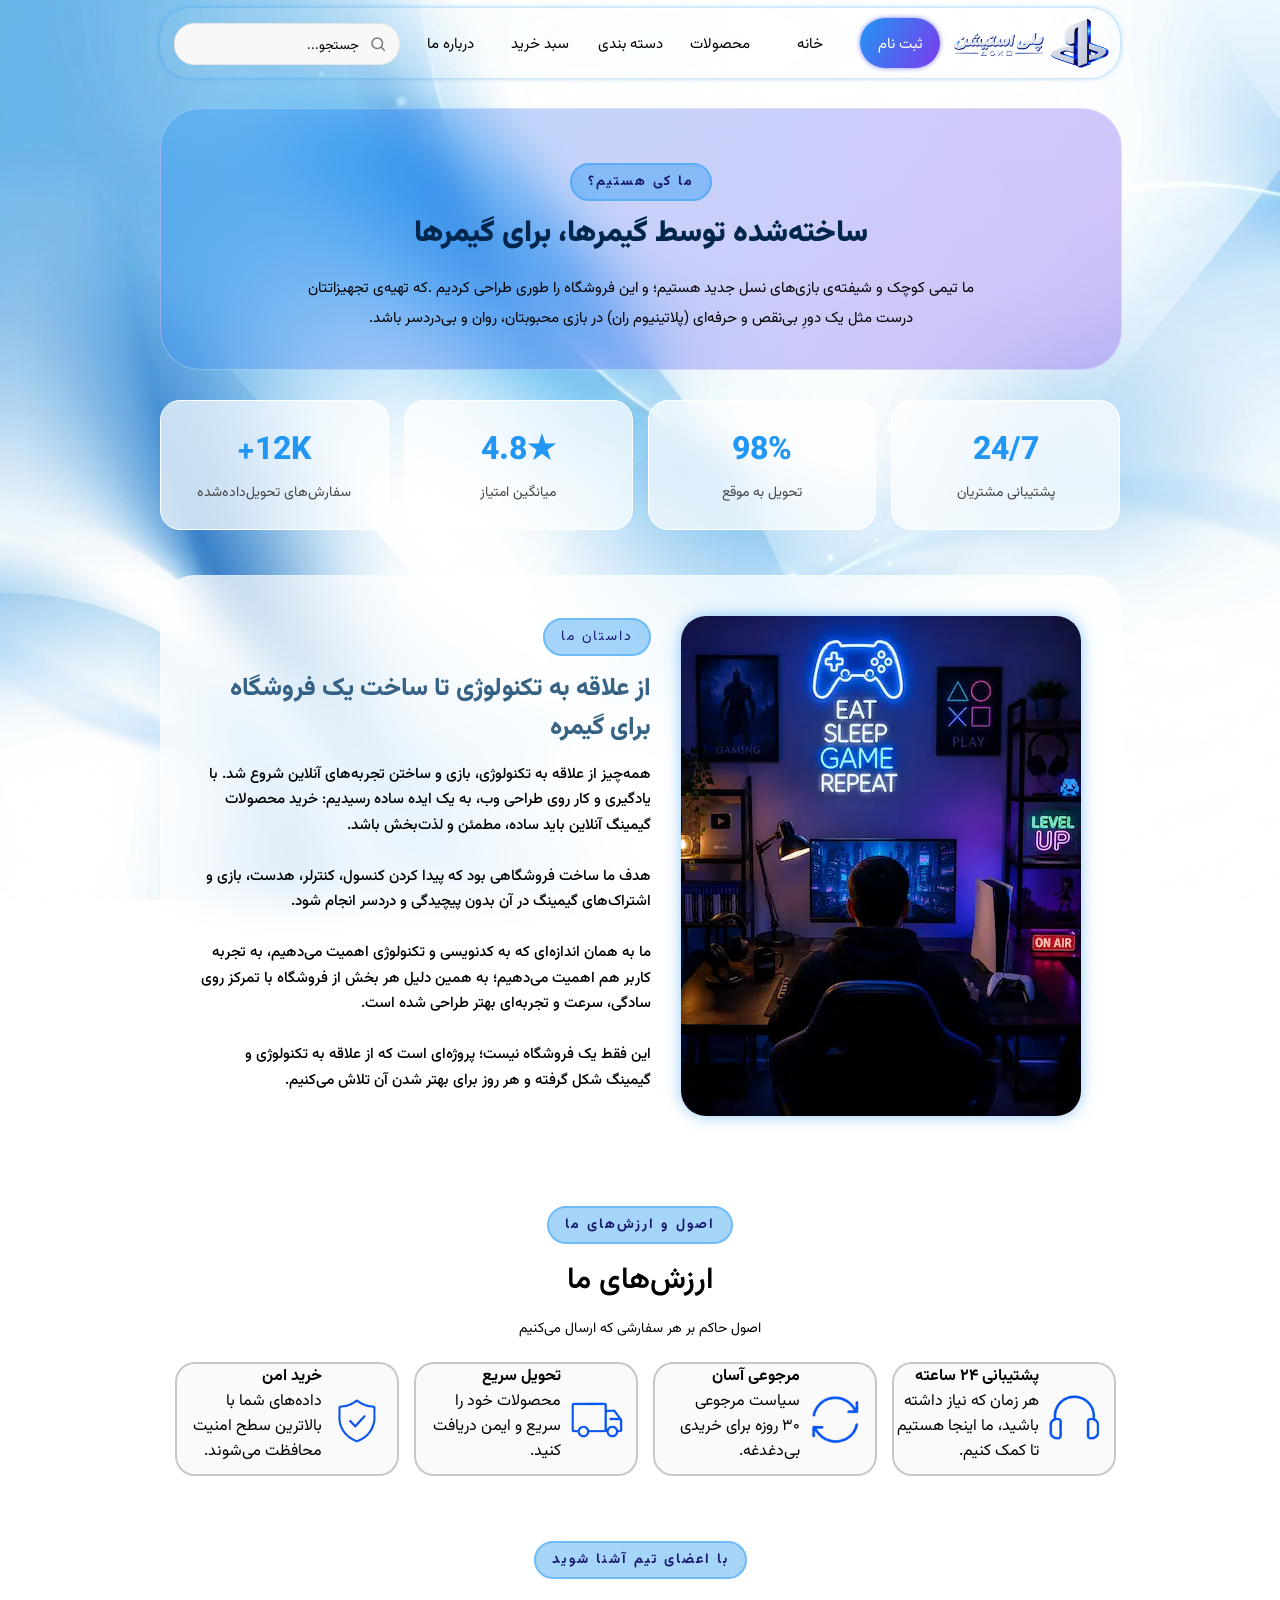
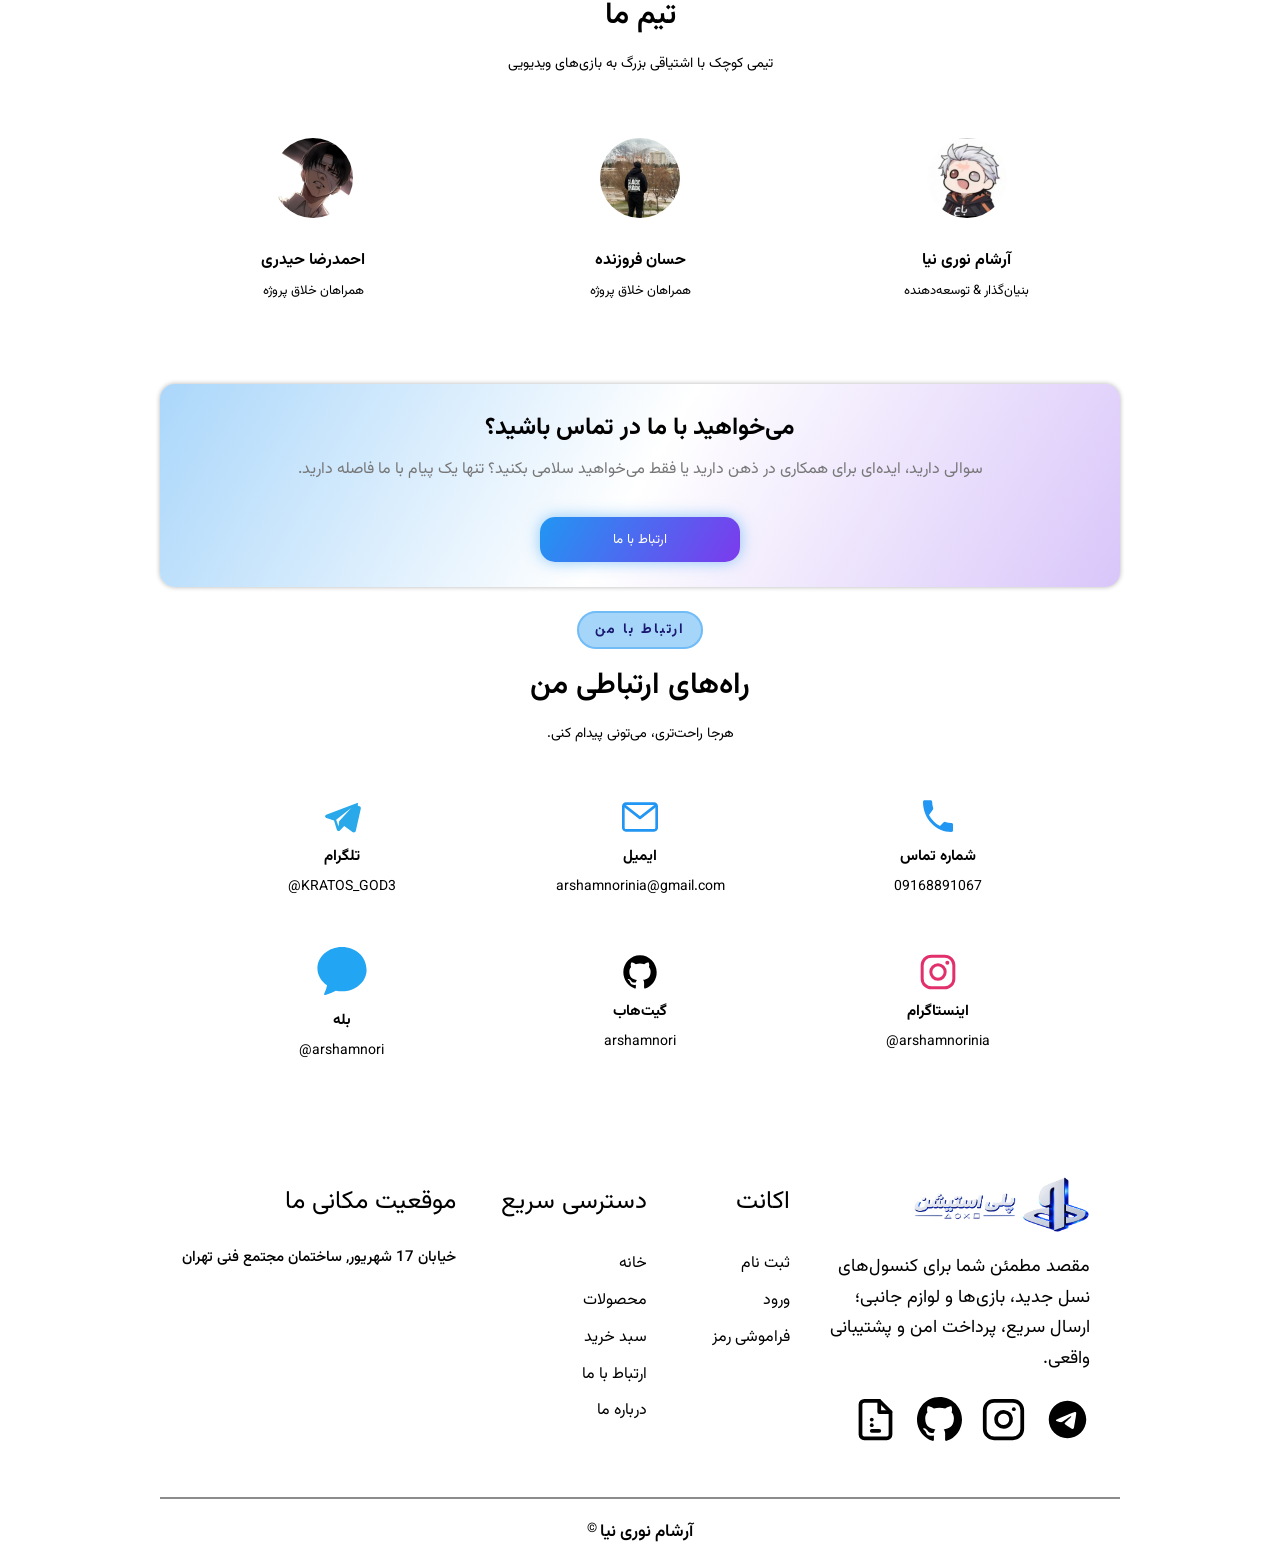
==== about.html @ e52388e1 "Add files via upload" ====
<!doctype html>
<html lang="en">
  <head>
    <meta charset="UTF-8" />
    <meta name="viewport" content="width=device-width, initial-scale=1.0" />
    <title>Document</title>
    <link rel="stylesheet" href="css.css" />
  </head>
  <body class="body">
    <div id="loader"><div id="loader-c"></div></div>
    <div id="div_badene">
      <div class="menu">
        <div id="icon">
          <a href="register.html"><img src="img/brand.png" id="brand" /></a>
        </div>
        <a href="register.html" class="a_menu">
          <div id="register_menu_sign">
            <p class="register_menu_p_white">ثبت نام</p>
          </div>
        </a>
        <a href="index.html" class="a_menu">
          <div class="register_menu">
            <p class="register_menu_p">خانه</p>
          </div>
        </a>
        <a href="" class="a_menu">
          <div class="register_menu">
            <p class="register_menu_p">محصولات</p>
          </div>
        </a>
        <a href="index.html#categori" class="a_menu">
          <div class="register_menu">
            <p class="register_menu_p">دسته بندی</p>
          </div>
        </a>
        <a href="register.html" class="a_menu">
          <div class="register_menu">
            <p class="register_menu_p">سبد خرید</p>
          </div>
        </a>
        <a href="about.html" class="a_menu">
          <div class="register_menu">
            <p class="register_menu_p">درباره ما</p>
          </div>
        </a>
        <div class="searchbar">
          <svg
            width="18"
            height="18"
            viewBox="0 0 24 24"
            fill="none"
            xmlns="http://www.w3.org/2000/svg"
            style="stroke: #777; stroke-width: 2"
          >
            <circle cx="11" cy="11" r="7"></circle>
            <line x1="16" y1="16" x2="21" y2="21"></line>
          </svg>
          <input type="search" placeholder="جستجو..." />
        </div>
      </div>
      <div class="page-about">
        <div class="div-help">
          <span class="div-help-span"><b>ما کی هستیم؟</b></span>
          <h2 class="div-help-h2-about">ساخته‌شده توسط گیمرها، برای گیمرها</h2>
          <p class="div-help-p-about">
            ما تیمی کوچک و شیفته‌ی بازی‌های نسل جدید هستیم؛ و این فروشگاه را
            طوری طراحی کردیم .که تهیه‌ی تجهیزاتتان <br />
            درست مثل یک دورِ بی‌نقص و حرفه‌ای (پلاتینیوم ران) در بازی محبوبتان،
            روان و بی‌دردسر باشد.
          </p>
        </div>
      </div>
      <div id="sefareshs">
        <div class="sefaresh">
          <div class="sefaresh-add">+12K</div>
          <div class="sefaresh-for">سفارش‌های تحویل‌داده‌شده</div>
        </div>
        <div class="sefaresh">
          <div class="sefaresh-add">4.8★</div>
          <div class="sefaresh-for">میانگین امتیاز</div>
        </div>
        <div class="sefaresh">
          <div class="sefaresh-add">98%</div>
          <div class="sefaresh-for">تحویل به‌ موقع</div>
        </div>
        <div class="sefaresh">
          <div class="sefaresh-add">24/7</div>
          <div class="sefaresh-for">پشتیبانی مشتریان</div>
        </div>
      </div>
      <div class="story">
        <div class="story-img">
          <img src="img/about-me.webp" alt="Our story" />
        </div>
        <div class="story-text">
          <span class="div-help-span">داستان ما</span>
          <h2>از علاقه به تکنولوژی تا ساخت یک فروشگاه برای گیمره</h2>
          <p>
            همه‌چیز از علاقه به تکنولوژی، بازی و ساختن تجربه‌های آنلاین شروع شد.
            با یادگیری و کار روی طراحی وب، به یک ایده ساده رسیدیم: خرید محصولات
            گیمینگ آنلاین باید ساده، مطمئن و لذت‌بخش باشد. <br /><br />
            هدف ما ساخت فروشگاهی بود که پیدا کردن کنسول، کنترلر، هدست، بازی و
            اشتراک‌های گیمینگ در آن بدون پیچیدگی و دردسر انجام شود. <br /><br />
            ما به همان اندازه‌ای که به کدنویسی و تکنولوژی اهمیت می‌دهیم، به
            تجربه کاربر هم اهمیت می‌دهیم؛ به همین دلیل هر بخش از فروشگاه با
            تمرکز روی سادگی، سرعت و تجربه‌ای بهتر طراحی شده است. <br /><br />
            این فقط یک فروشگاه نیست؛ پروژه‌ای است که از علاقه به تکنولوژی و
            گیمینگ شکل گرفته و هر روز برای بهتر شدن آن تلاش می‌کنیم.
          </p>
        </div>
      </div>
      <br />
      <div class="div-help">
        <span class="div-help-span"><b>اصول و ارزش‌های ما</b></span>
        <h2 class="div-help-h2">ارزش‌های ما</h2>
        <p class="div-help-p">اصول حاکم بر هر سفارشی که ارسال می‌کنیم</p>
      </div>
      <div id="namad">
        <div class="namads">
          <div class="icon-namad">
            <img
              src="img/icon/1000151825-removebg-preview.png"
              class="namad-icon"
            />
          </div>
          <span class="matn-namad"
            ><b>خرید امن</b><br />داده‌های شما با بالاترین سطح امنیت محافظت
            می‌شوند.</span
          >
        </div>
        <div class="namads">
          <div class="icon-namad">
            <img
              src="img/icon/1000151826-removebg-preview.png"
              class="namad-icon"
            />
          </div>
          <span class="matn-namad"
            ><b>تحویل سریع</b><br />محصولات خود را <br />
            سریع و ایمن دریافت کنید.</span
          >
        </div>
        <div class="namads">
          <div class="icon-namad">
            <img
              src="img/icon/1000151827-removebg-preview.png"
              class="namad-icon"
            />
          </div>
          <span class="matn-namad"
            ><b>مرجوعی آسان</b><br />سیاست مرجوعی <br />
            ۳۰ روزه برای خریدی بی‌دغدغه.</span
          >
        </div>
        <div class="namads">
          <div class="icon-namad">
            <img
              src="img/icon/1000151821-removebg-preview.png"
              class="namad-icon"
            />
          </div>
          <span class="matn-namad"
            ><b>پشتیبانی ۲۴ ساعته</b><br />هر زمان که نیاز داشته باشید، ما اینجا
            هستیم تا کمک کنیم.</span
          >
        </div>
      </div><br>
            <div class="div-help">
        <span class="div-help-span"><b>با اعضای تیم آشنا شوید</b></span>
        <h2 class="div-help-h2">تیم ما</h2>
        <p class="div-help-p">تیمی کوچک با اشتیاقی بزرگ به بازی‌های ویدیویی</p>
      </div>
      <a href="https://t.me/KRATOS_GOD3" class="a_menu"><div class="team">
        <div class="team-nafar">
<img src="img/me-telegram.webp" alt="" class="ertebtat-me-img">
          <h4>آرشام نوری نیا</h4>
          <span>بنیان‌گذار &amp; توسعه‌دهنده</span>
        </div></a>
      <a href="https://t.me/IM_Hesan" class="a_menu"><div class="team-nafar">
<img src="img/hesan-telegram.webp" alt="" class="ertebtat-me-img">
          <h4>حسان فروزنده</h4>
          <span>همراهان خلاق پروژه</span>
        </div></a>
       <a href="https://t.me/A_Locust" class="a_menu"><div class="team-nafar">
<img src="img/hidary-telegram.webp" alt="" class="ertebtat-me-img">
          <h4>احمدرضا حیدری</h4>
          <span>همراهان خلاق پروژه</span>
        </div></a>
      </div>
            <div class="newsletter">
        <h2>می‌خواهید با ما در تماس باشید؟</h2>
        <p>.سوالی دارید، ایده‌ای برای همکاری در ذهن دارید یا فقط می‌خواهید سلامی بکنید؟ تنها یک پیام با ما فاصله دارید</p>
          <form action="https://t.me/KRATOS_GOD3"><button class="telegram">ارتباط با ما</button>
          </form>
      </div>
      <a name="ertebat"></a>
                  <div class="div-help">
        <span class="div-help-span"><b>ارتباط با من</b></span>
        <h2 class="div-help-h2">راه‌های ارتباطی من</h2>
        <p class="div-help-p">.هرجا راحت‌تری، می‌تونی پیدام کنی</p>
      </div>
<div id="ertebatat">
  <div class="ertebatat-me">
    <svg width="32" height="32" viewBox="0 0 24 24" fill="none" class="ertebtat-me-svg">
      <path d="M6.6 10.8c1.4 2.8 3.8 5.1 6.6 6.6l2.2-2.2c.3-.3.7-.4 1-.2 1.1.4 2.3.6 3.6.6.6 0 1 .4 1 1V20c0 .6-.4 1-1 1C10.9 21 3 13.1 3 3c0-.6.4-1 1-1h3.5c.6 0 1 .4 1 1 0 1.3.2 2.5.6 3.6.1.4 0 .8-.2 1L6.6 10.8z" fill="#2196F3"/>
    </svg>
    <h4>شماره تماس</h4>
    <span class="ertebatat-me-text">09168891067</span>
  </div>

  <div class="ertebatat-me">
    <svg width="32" height="32" viewBox="0 0 24 24" fill="none" class="ertebtat-me-svg">
      <path d="M2 5.5C2 4.7 2.7 4 3.5 4h17c.8 0 1.5.7 1.5 1.5v13c0 .8-.7 1.5-1.5 1.5h-17C2.7 20 2 19.3 2 18.5v-13z" stroke="#2196F3" stroke-width="1.6"/>
      <path d="M3 5.5l9 7 9-7" stroke="#2196F3" stroke-width="1.6" stroke-linecap="round" stroke-linejoin="round"/>
    </svg>
    <h4>ایمیل</h4>
    <span class="ertebatat-me-text">arshamnorinia@gmail.com</span>
  </div>

  <a href="https://t.me/KRATOS_GOD3" class="ertebatat-link">
    <div class="ertebatat-me">
      <svg width="32" height="32" viewBox="0 0 24 24" fill="none" class="ertebtat-me-svg">
        <path d="M21.5 3.5L2.5 10.7c-.9.35-.9 1.65.1 1.95l4.6 1.45 1.7 5.5c.25.8 1.25 1.05 1.85.45l2.6-2.6 4.9 3.6c.75.55 1.85.15 2.05-.75l3-13.4c.2-1-.8-1.75-1.75-1.35zM8.5 13.6l9-7-7.2 8-.35 3.1-1.45-4.1z" fill="#29A9EA"/>
      </svg>
      <h4>تلگرام</h4>
      <span class="ertebatat-me-text">@KRATOS_GOD3</span>
    </div>
  </a>

  <a href="https://instagram.com/arshamnorinia" class="ertebatat-link">
    <div class="ertebatat-me">
      <svg width="32" height="32" viewBox="0 0 24 24" fill="none" class="ertebtat-me-svg">
        <rect x="2.5" y="2.5" width="19" height="19" rx="5.5" stroke="#E1306C" stroke-width="1.8"/>
        <circle cx="12" cy="12" r="4.3" stroke="#E1306C" stroke-width="1.8"/>
        <circle cx="17.6" cy="6.4" r="1.2" fill="#E1306C"/>
      </svg>
      <h4>اینستاگرام</h4>
      <span class="ertebatat-me-text">@arshamnorinia</span>
    </div>
  </a>

  <a href="https://github.com/arshamnori" class="ertebatat-link">
    <div class="ertebatat-me">
      <svg width="32" height="32" viewBox="0 0 24 24" fill="none" class="ertebtat-me-svg">
        <path fill-rule="evenodd" clip-rule="evenodd" d="M12 2C6.48 2 2 6.58 2 12.2c0 4.5 2.87 8.32 6.84 9.67.5.1.68-.22.68-.49 0-.24-.01-.87-.01-1.7-2.78.62-3.37-1.36-3.37-1.36-.46-1.18-1.11-1.5-1.11-1.5-.91-.63.07-.62.07-.62 1 .07 1.53 1.05 1.53 1.05.89 1.55 2.34 1.1 2.91.84.09-.66.35-1.1.63-1.36-2.22-.26-4.56-1.13-4.56-5.03 0-1.11.39-2.02 1.03-2.73-.1-.26-.45-1.3.1-2.72 0 0 .84-.27 2.75 1.04a9.3 9.3 0 0 1 5 0c1.9-1.31 2.75-1.04 2.75-1.04.55 1.42.2 2.46.1 2.72.64.71 1.03 1.62 1.03 2.73 0 3.91-2.35 4.77-4.58 5.02.36.32.68.94.68 1.9 0 1.37-.01 2.47-.01 2.81 0 .27.18.6.69.49A10.02 10.02 0 0 0 22 12.2C22 6.58 17.52 2 12 2z" fill="black"/>
      </svg>
      <h4>گیت‌هاب</h4>
      <span class="ertebatat-me-text">arshamnori</span>
    </div>
  </a>

  <a href="https://ble.ir/arshamnori" class="ertebatat-link">
    <div class="ertebatat-me">
      <svg width="32" height="32" viewBox="0 0 24 24" fill="none" class="ertebtat-me-img">
        <path d="M12 2C6.48 2 2 5.9 2 10.7c0 2.8 1.5 5.3 3.9 6.9-.15 1-.6 2.4-1.15 3.4-.15.3.1.65.45.55 1.6-.45 3.3-1.2 4.3-1.75.8.15 1.6.25 2.5.25 5.52 0 10-3.9 10-8.7C22 5.9 17.52 2 12 2z" fill="#22A5F3"/>
      </svg>
      <h4>بله</h4>
      <span class="ertebatat-me-text">@arshamnori</span>
    </div>
  </a>
</div>
      <div id="footer">
        <div id="footer-brands">
          <div id="brand-logo-footer">
            <img src="img/brand.png" alt="" id="brand-logo-footer-img" />
          </div>
          <div id="footer-nevesht">
            <span
              >مقصد مطمئن شما برای کنسول‌های نسل جدید، بازی‌ها و لوازم جانبی؛
              ارسال سریع، پرداخت امن و پشتیبانی واقعی.</span
            >
          </div>
          <div id="contact">
            <a href="https://t.me/KRATOS_GOD3" target="_blank"
              ><svg
                width="24"
                height="24"
                viewBox="0 0 24 24"
                fill="#000000"
                class="ertebat"
              >
                <path
                  d="M12 2C6.48 2 2 6.48 2 12s4.48 10 10 10 10-4.48 10-10S17.52 2 12 2zm4.64 6.8c-.15 1.58-.8 5.42-1.13 7.19-.14.75-.42 1-.68 1.03-.58.05-1.02-.38-1.58-.75-.88-.58-1.38-.94-2.23-1.5-.99-.65-.35-1.01.22-1.59.15-.15 2.71-2.48 2.76-2.69a.2.2 0 00-.05-.18c-.06-.05-.14-.03-.21-.02-.09.02-1.49.95-4.22 2.79-.4.27-.76.41-1.08.4-.36-.01-1.04-.2-1.55-.37-.63-.2-1.12-.31-1.08-.66.02-.18.27-.36.74-.55 2.92-1.27 4.86-2.11 5.83-2.51 2.78-1.16 3.35-1.36 3.73-1.36.08 0 .27.02.39.12.1.08.13.19.14.27-.01.06.01.24 0 .38z"
                /></svg
            ></a>
            <a href="https://instagram.com/arshamnorinia" target="_blank"
              ><svg
                width="10"
                height="10"
                viewBox="0 0 24 24"
                fill="none"
                stroke="#000000"
                stroke-width="2"
                stroke-linecap="round"
                stroke-linejoin="round"
                class="ertebat"
              >
                <rect x="2" y="2" width="20" height="20" rx="5" ry="5"></rect>
                <path
                  d="M16 11.37A4 4 0 1 1 12.63 8 4 4 0 0 1 16 11.37z"
                ></path>
                <line x1="17.5" y1="6.5" x2="17.51" y2="6.5"></line></svg
            ></a>
            <a href="https://github.com/arshamnori" target="_blank"
              ><svg
                width="24"
                height="24"
                viewBox="0 0 24 24"
                fill="#000000"
                class="ertebat"
              >
                <path
                  d="M12 0C5.37 0 0 5.37 0 12c0 5.31 3.435 9.795 8.205 11.385.6.105.825-.255.825-.57 0-.285-.015-1.23-.015-2.235-3.015.555-3.795-.735-4.035-1.41-.135-.345-.72-1.41-1.23-1.695-.42-.225-1.02-.78-.015-.795.945-.015 1.62.87 1.845 1.23 1.08 1.815 2.805 1.305 3.495.99.105-.78.42-1.305.765-1.605-2.67-.3-5.46-1.335-5.46-5.925 0-1.305.465-2.385 1.23-3.225-.12-.3-.54-1.53.12-3.18 0 0 1.005-.315 3.3 1.23.96-.27 1.98-.405 3-.405s2.04.135 3 .405c2.295-1.56 3.3-1.23 3.3-1.23.66 1.65.24 2.88.12 3.18.765.84 1.23 1.905 1.23 3.225 0 4.605-2.805 5.625-5.475 5.925.435.375.81 1.095.81 2.22 0 1.605-.015 2.895-.015 3.3 0 .315.225.69.825.57A12.02 12.02 0 0024 12c0-6.63-5.37-12-12-12z"
                /></svg
            ></a>
            <a href="" download="وب 1 آرشام نوری نیا"
              ><svg
                width="24"
                height="24"
                viewBox="0 0 24 24"
                fill="none"
                stroke="#000000"
                stroke-width="2"
                stroke-linecap="round"
                stroke-linejoin="round"
                class="ertebat"
              >
                <path
                  d="M14 2H6a2 2 0 0 0-2 2v16a2 2 0 0 0 2 2h12a2 2 0 0 0 2-2V8z"
                ></path>
                <polyline points="14 2 14 8 20 8"></polyline>
                <line x1="10" y1="12" x2="10" y2="12.01"></line>
                <line x1="10" y1="15" x2="10" y2="15.01"></line>
                <line x1="10" y1="18" x2="14" y2="18"></line></svg
            ></a>
          </div>
        </div>
        <div id="footer-account">
          <p>اکانت</p>
          <a href="register.html" class="footer-a">ثبت نام</a>
          <a href="login.html" class="footer-a">ورود</a>
          <a href="forget_password.html" class="footer-a">فراموشی رمز</a>
        </div>
        <div id="footer-links">
          <p>دسترسی سریع</p>
          <a href="index.html" class="footer-a">خانه</a>
          <a href="product.html" class="footer-a">محصولات</a>
          <a href="cart.html" class="footer-a">سبد خرید</a>
          <a href="about.html#ertebat" class="footer-a">ارتباط با ما</a>
          <a href="about.html" class="footer-a">درباره ما</a>
        </div>
        <div id="footer-loc">
          <p>موقعیت مکانی ما</p>
          <span>خیابان 17 شهریور, ساختمان مجتمع فنی تهران</span>
          <iframe
            title="map-iframe"
            src="https://neshan.org/maps/iframe/places/sbSqHAY50AgU/33.4898592/48.3500479"
            width="260"
            height="200"
            allowfullscreen
            loading="lazy"
            id="map"
          ></iframe>
        </div>
      </div>
      <hr id="hr" />
      <a href="https://t.me/KRATOS_GOD3" id="developer_a"
        ><sup>&copy</sup>آرشام نوری نیا</a
      >
    </div>
  </body>
</html>
---- css.css ----
.body {
  background-image: url(img/1787031891973.png);
  background-attachment: fixed;
  background-repeat: no-repeat;
  background-size: cover;
  font-family: sstrg;
}
@font-face {
  font-family: sstrg;
  src: url(font/Vazirmatn[wght].woff2);
}
::placeholder {
  font-family: sstrg;
}
::-webkit-scrollbar {
  width: 10px;
}
::-webkit-scrollbar-track {
  background: #0b1220;
}
::-webkit-scrollbar-thumb {
  background: #2196f3;
  border-radius: 10px;
}
::-webkit-scrollbar-thumb:hover {
  background: #0d47a1;
}
::-moz-scrollbar {
  width: 10px;
}
::-moz-scrollbar-track {
  background: #0b1220;
}
::-moz-scrollbar-thumb {
  background: #2196f3;
  border-radius: 10px;
}
::-moz-scrollbar-thumb:hover {
  background: #0d47a1;
}
::-o-scrollbar {
  width: 10px;
}
::-o-scrollbar-track {
  background: #0b1220;
}
::-o-scrollbar-thumb {
  background: #2196f3;
  border-radius: 10px;
}
::-o-scrollbar-thumb:hover {
  background: #0d47a1;
}
#div_badene {
  width: 960px;
  height: auto;
  margin: auto;
}
#form_register {
  width: 500px;
  height: 600px;
  direction: rtl;
  margin: auto;
  background-color: rgba(0, 0, 0, 0.05);
  backdrop-filter: blur(40px);
  border-radius: 50px;
  margin-top: 40px;
}
#p_1_register {
  color: rgb(4, 32, 56);
  font-size: 30px;
  cursor: default;
}
#p_2_register {
  color: rgb(4, 32, 56);
  font-size: 17px;
  cursor: default;
}
#p_3_register {
  font-size: 19px;
  cursor: default;
  text-align: center;
}
#p_4_register {
  font-size: 15px;
  text-align: center;
}
#a_register {
  text-decoration: none;
  color: blue;
}
#a_register:hover {
  color: rgba(0, 0, 255, 0.7);
}
#a_register_forget {
  text-decoration: none;
  color: blue;
}
#a_register_forget:hover {
  color: purple;
  cursor: help;
}
#fieldset_register {
  width: 470px;
  height: 580px;
  border-radius: 50px;
  border: none;
  margin: auto;
}
.register {
  width: 400px;
  height: 30px;
  margin: 5px 30px 25px;
  border-radius: 8px;
  border: none;
  outline: none;
  border: 2px solid rgba(0, 0, 0, 0.5);
  background-color: rgba(255, 255, 255, 0.6);
  padding: 5px;
  direction: rtl;
  transition: 0.3s;
}
#register_sumit {
  width: 400px;
  height: 45px;
  margin: 15px 33px 0px;
  border-radius: 25px;
  border: none;
  background: linear-gradient(120deg, #2196f3, #7c3aed);
  color: white;
  font-family: sstrg;
  font-size: 16px;
  font-weight: 600;
  cursor: pointer;
  transition: 0.3s;
  box-shadow: 0px 0px 25px rgba(33, 150, 243, 0.35);
}
#register_sumit:hover {
  transform: translateY(-2px);
  box-shadow: 0 0 25px rgba(33, 150, 243, 0.7);
}
.menu {
  width: 960px;
  height: 70px;
  margin: auto;
  backdrop-filter: blur(300px);
  border-radius: 30px 30px 30px 30px;
  display: flex;
  flex-direction: row-reverse;
  top: 5px;
  position: sticky;
  box-shadow: 0px 0px 5px rgba(33, 149, 243, 0.5);
  z-index: 100;
}
.menu-regester {
  width: 960px;
  height: 70px;
  margin: auto;
  backdrop-filter: blur(300px);
  border-radius: 30px 30px 30px 30px;
  box-shadow: 0px 0px 5px rgba(33, 149, 243, 0.5);
}
.register:focus {
  border-color: rgba(0, 0, 0, 0.7);
  background-color: #ffffff70;
  -webkit-transform: scale(1.02);
}
.register:hover {
  border-color: rgba(0, 0, 0, 0.7);
  background-color: #ffffff60;
}
#p_forget {
  padding: 20px 20px;
  line-height: 24px;
  line-height: 1.9;
  cursor: default;
}
#qr_div {
  width: 350px;
  height: 260px;
  margin: auto;
}
#qr {
  width: 350px;
  height: 270px;
  border-radius: 30px 30px 15px 15px;
}
#contact_qr {
  width: 350px;
  height: 75px;
  padding-top: 5px;
  margin: auto;
  background: linear-gradient(120deg, #2196f3, #7c3aed);
  border-radius: 0px 0px 30px 30px;
}
#contact_a {
  font-size: 22px;
  margin-right: 130px;
  color: white;
  transition: 0.5s;
}
#contact_a:hover {
  color: rgb(0, 0, 0);
}
.register_menu {
  width: 80px;
  height: 50px;
  display: flex;
  justify-content: center;
  margin: 10px 0px 10px 10px;
  border-radius: 25px;
  transition: 0.3s;
  color: black;
}
.register_menu:hover {
  background-color: #5666dbc5;
  color: white;
}
.register_menu_p {
  font-size: 15px;
}
.register_menu_p_white {
  color: white;
  font-size: 15px;
}
.a_menu {
  text-decoration: none;
}
.label {
  padding: 35px;
  direction: rtl;
  font-size: 15px;
}
.searchbar {
    width: 200px;
    height: 40px;
    display: flex;
    align-items: center;
    direction: rtl;
    padding: 0px 12px;
    gap: 8px;
    margin-top: 15px;
    border: 1px solid #e5e5e5;
    border-radius: 20px;
    background: #f8f8f8;
    transition: 0.3s;
}
.searchbar input {
    border: none;
    outline: none;
    background: transparent;
}

.searchbar:hover{
    border-color: #3b82f6;
    background: white;
    box-shadow: 0 0 10px rgba(59, 130, 246, 0.2);
}
.searchbar input::placeholder {
  color: black;
}
#sabad_menu {
  width: 50px;
  height: 50px;
  float: left;
  background-size: cover;
  border-radius: 25px;
  margin: 10px 0px 10px 15px;
}
#sabad_menu_img {
  width: 50px;
  height: 50px;
  border-radius: 20px;
  background-attachment: fixed;
  background-repeat: no-repeat;
  background-size: cover;
}
#brand {
  width: 160px;
  height: 50px;
}
#icon {
  width: 100px;
  height: 50px;
    display: flex;
  justify-content: center;
  margin: 10px 40px 5px 40px;
}
#register_menu_sign {
  width: 80px;
  height: 50px;
  margin: 10px 0px 10px 10px;
    display: flex;
  justify-content: center;
  background: linear-gradient(120deg, #2196f3, #7c3aed);
  border-radius: 25px;
  transition: 0.5s;
  box-shadow: 0px 0px 5px rgba(0, 0, 255, 0.5);
}
#register_menu_sign:hover {
  -webkit-transform: scale(0.95);
  box-shadow: 0px 0px 10px rgba(0, 0, 255, 0.5);
}
#developer_a {
  display: flex;
  justify-content: center;
  margin: auto;
  font-size: 17px;
  font-weight: 600;
  color: black;
  text-decoration: none;
}
#developer_a sup {
  padding-right: 3px;
  font-size: 13px;
}
#developer_a:hover {
  color: blue;
}
#baner {
  width: 960px;
  height: 450px;
  margin-top: 20px;
  border-radius: 50px;
  box-shadow: 0px 0px 10px rgba(0, 0, 0, 0.2);
  position: relative;
  overflow: hidden;
  display: flex;
  flex-direction: row-reverse;
}

#baner_img {
  width: 1000px;
  height: 500px;
  border-radius: 50px;
  margin: auto;
  position: absolute;
  transition: 0.5s;
  z-index: 1;
}
#baner_img:hover {
  -webkit-transform: scale(1.05);
}
#baner-style {
  width: 430px;
  height: 450px;
  position: absolute;
  direction: rtl;
  padding-right: 80px;
  z-index: 2;
}
#baner-new {
  width: 80px;
  height: 20px;
  margin: 80px 0px 0px 70px;
  padding: 5px 20px;
  background-color: rgba(255, 255, 255, 0.55);
  border-radius: 20px;
  font-size: 14px;
  font-weight: 500px;
  color: #102a43;
  backdrop-filter: blur(8px);
  cursor: default;
}
#baner-h {
  margin: 20px 0px 0px 70px;
  font-size: 40px;
  line-height: 1.3;
  font-weight: 700;
  color: #102a43;
  letter-spacing: 2px;
  cursor: default;
}
#baner-h span {
  color: #1677e8;
}
#baner-style p {
  margin: 10px 0px 0px 70px;
  width: 450px;
  font-size: 17px;
  line-height: 1.5;
  color: #334e68;
  cursor: default;
}
#baner-button {
  width: 150px;
  height: 20px;
  display: inline-flex;
  align-items: center;
  justify-content: center;
  padding: 15px 25px;
  border-radius: 20px;
  background-color: #1677e8;
  margin: 20px 0px 0px 70px;
  color: white;
  font-size: 16px;
  font-weight: 500px;
  box-shadow: 0px 8px 20px rgba(22, 119, 232, 0.25);
  transition: 0.3s;
}
#baner-button span {
  font-size: 22px;
  padding-top: 5px;
  color: rgba(255, 255, 255, 0.7);

  transition: 0.3s;
}
#baner-button:hover {
  background-color: #0d63c7;
  -webkit-transform: translateY(-3px);
  box-shadow: 0px 12px 25px rgba(22, 119, 232, 0.35);
}
#baner-button:hover span {
  -webkit-transform: translateX(-5px);
}
#categories {
  width: 960px;
  height: 120px;
  margin-top: 20px;
  border-radius: 20px;
  display: flex;
  flex-direction: row-reverse;
}
.categorie {
  width: 215px;
  height: 100px;
  margin: auto;
  margin-top: 20px;
  background-color: rgba(255, 255, 255, 0.85);
  box-shadow: 0 8px 22px rgba(0, 0, 0, 0.35);
  margin: 10px 10px 10px 15px;
  border-radius: 20px;
  display: flex;
  flex-direction: row-reverse;
  transition: 0.3s;
}
.categorie:hover {
  box-shadow: 0px 0px 25px rgb(33, 149, 243);
  -webkit-transform: translateY(-4px) scale(1.05);
}
.icon {
  width: 90px;
  height: 80px;
  border-radius: 35px;
  background-color: #00eaff;
  margin: 15px 0px 20px 15px;
}
.namad-icon {
  width: 60px;
  height: 60px;
  margin: 5px 0px 0px 5px;
  border-radius: 35px;
}
.div_categorie {
  float: right;
  direction: rtl;
  width: 120px;
  height: 50px;
  margin: 22px 5px 0px 0px;
}
.icon_categorie {
  width: 60px;
  height: 60px;
  border-radius: 9999px;
  margin: 5px 0px 0px 5px;
}
.p_categorie {
  font-size: 17px;
  color: black;
}
#namad {
  width: 960px;
  height: 140px;
  margin-top: 20px;
  border-radius: 20px;
  display: flex;
}
.namads {
  width: 220px;
  height: 110px;
  background-color: #f5f5f580;
  border: 2px solid rgba(0, 0, 0, 0.2);
  margin: 10px 0px 10px 15px;
  border-radius: 20px;
  display: flex;
  flex-direction: row-reverse;
  transition: 0.3s;
}
.namads:hover {
  -webkit-transform: translateY(-4px);
  border-color: rgba(33, 150, 243);
  box-shadow: 0px 0px 15px rgba(33, 150, 243);
}
.icon {
  width: 70px;
  height: 70px;
  border-radius: 35px;
  margin: 15px 10px 20px 15px;
  background-color: white;
}
.matn-namad {
  direction: rtl;
  cursor: default;
}
.span-namad {
  padding-top: 20px;
  background-color: rebeccapurple;
  cursor: default;
}
.icon-namad {
  width: 70px;
  height: 70px;
  border-radius: 35px;
  margin: 20px 10px 0px 0px;
}
.main-Products {
  width: 960px;
  height: 450px;
  display: flex;
}
.new {
  width: 320px;
  height: 400px;
  margin: 10px;
  position: relative;
  display: flex;
  justify-content: center;
  align-items: flex-start;
  border-radius: 20px;
  z-index: 1;
  background: rgba(255, 255, 255, 0.8);
  border: 2px solid #e3e3e3;

  transition: 0.3s;
}
.new:hover {
   -webkit-transform: translateY(-5px);

    border-color: rgba(33, 149, 243, 0.5);

    box-shadow: 0px 0px 5px rgba(33, 149, 243, 0.7);
}
.product {
  width: 290px;
  height: 400px;
  margin: 10px;
  position: relative;
  display: flex;
  justify-content: center;
  align-items: flex-start;
  border-radius: 20px;
  z-index: 1;
    background: rgba(255, 255, 255, 0.8);
  border: 2px solid #e3e3e3;
  transition: 0.3s;
}
.product:hover {
   -webkit-transform: translateY(-5px);

    border-color: rgba(33, 149, 243, 0.5);

    box-shadow: 0px 0px 5px rgba(33, 149, 243, 0.7);
}
.product-span {
  position: absolute;
  top: 10px;
  right: 10px;
  z-index: 3;
  padding: 6px 10px;
  border-radius: 30px;
    background: linear-gradient(120deg, #2196f3, #7c3aed);
  color: #fff;
  font-size: 14px;
  font-weight: 800;
  cursor: default;
  transition: 0.3s;
}
.new-span {
  position: absolute;
  top: 10px;
  right: 10px;
  z-index: 3;
  padding: 6px 10px;
  border-radius: 30px;
  background: linear-gradient(120deg, #17b978, #0c8f57);
  color: #fff;
  font-size: 14px;
  font-weight: 800;
  cursor: default;
  transition: 0.3s;
}
.img {
  width: 200px;
  height: 200px;
  object-fit: contain;
  margin-top: 10px;
  z-index: 2;
  display: flex;
  justify-content: center;
  transition: 0.3s;
}
.img:hover {
  -webkit-transform: scale(1.05);
}
#loader {
  position: fixed;
  inset: 0;
  z-index: 200;
  animation: loaderout 0.5s ease 0.5s forwards;
  background: #050713;
  display: flex;
  justify-content: center;
  align-items: center;
}
#loader-c {
  width: 80px;
  height: 80px;
  border-radius: 50px;
  border: 5px solid #ffffff15;
  border-top-color: #00eaff;
  border-right-color: #8b5cf6;
  animation: spin 1s linear;
}
@keyframes spin {
  to {
    transform: rotate(360deg);
  }
}
@keyframes loaderout {
  to {
    opacity: 0;
    visibility: hidden;
  }
}
.div-help {
  width: 960px;
  height: 120px;
  margin: auto;
  text-align: center;
  margin-top: 30px;
  cursor: default;
}
.div-help-span {
  font-size: 14px;
  letter-spacing: 2px;
  color: #191970;
  background: rgba(33, 150, 243, 0.4);
  border: 2px solid rgba(33, 150, 243, 0.4);
  padding: 6px 16px;
  direction: rtl;
  border-radius: 20px;
  margin-bottom: 10px;
}
.div-help-h2 {
  font-size: 30px;
  margin: 20px 0px 10px;
  direction: rtl;
  font-weight: 600;
}
.div-help-p {
  font-size: 14px;
}
.div-help2 {
  width: 960px;
  height: 100px;
  margin: auto;
  text-align: center;
  margin-top: 30px;
  cursor: default;
}
#footer {
  width: 930px;
  padding-top: 15px;
  padding-right: 30px;
  display: flex;
  direction: rtl;
  height: 320px;
  margin-top: 70px;
  backdrop-filter: blur(20px);
  border-radius: 30px;
  background-color: rgba(255, 255, 255, 0.6);
}
#footer-brands {
  width: 300px;
  height: 300px;
  flex-direction: column;
}
#brand-logo-footer {
  width: 180px;
  height: 70px;
  margin: 5px 0px 20px 0px;
}
#brand-logo-footer-img {
  width: 180px;
  height: 55px;
  margin-top: 15px;
}
#footer-nevesht {
  width: 260px;
  height: 130px;
  cursor: default;
}
#contact {
  width: 300px;
  height: 80px;
}
.ertebat {
  width: 45px;
  height: 55px;
  margin: 10px 0px 0px 15px;
  border-radius: 30px;
  transition: 0.2s;
}
.ertebat:hover {
  -webkit-transform: scale(1.1);
}
#footer-links {
  width: 200px;
  height: 300px;
  flex-direction: column;
  display: flex;
  align-items: start;
}
#footer-account {
  width: 150px;
  height: 300px;
  flex-direction: column;
  display: flex;
  align-items: start;
}
#footer-loc {
  width: 310px;
  height: 300px;
  flex-direction: column;
  display: flex;
  align-items: start;
}
#footer-loc span {
  font-size: 15px;
  font-weight: 500;
}
.footer-a {
  color: black;
  font-size: 16px;
  line-height: 2.3;
  text-decoration: none;
}
.footer-a:hover {
  color: blue;
}
#footer-account {
  color: black;
  font-size: 25px;
  cursor: default;
}
#footer-links {
  color: black;
  font-size: 25px;
  cursor: default;
}
#footer-loc {
  color: black;
  font-size: 25px;
  cursor: default;
}
#map {
  border-radius: 15px;
  margin-top: 10px;
  border: 3px solid rgba(255, 255, 255, 0.7);
}
#footer-brands span {
  font-size: 18px;
  line-height: 1.7;
}
#hr {
  margin: 20px 0px 20px 0px;
  border: none;
  background-color: rgba(0, 0, 0, 0.45);
  height: 2px;
}
.fav {
  width: 35px;
  height: 35px;
  padding: 5px;
  position: absolute;
  top: 10px;
  left: 10px;
  border-radius: 25px;
  background-color: white;
  z-index: 5;
  box-shadow: 0px 0px 5px rgba(0, 0, 0, 0.3);
  transition: 0.3s;
  cursor: pointer;
}
.fav:hover {
  box-shadow: 0px 0px 10px rgba(255, 0, 0, 0.8);
  background-color: rgba(255, 0, 0, 0.05);
}
.new-shop {
  width: 255px;
  height: 45px;
  position: absolute;
  bottom: 15px;
  left: 15px;
  display: flex;
  align-items: center;
  justify-content: center;
  border-radius: 14px;
  background: linear-gradient(120deg, #2196f3, #7c3aed);
  color: white;
  font-size: 14px;
  font-weight: 600;
  transition: 0.3s;
}
.new-shop-b{
  width: 290px;
    height: 45px;
  position: absolute;
  bottom: 15px;
  left: 15px;
  display: flex;
  align-items: center;
  justify-content: center;
  border-radius: 14px;
  background: linear-gradient(120deg, #2196f3, #7c3aed);
  color: white;
  font-size: 14px;
  font-weight: 600;
  transition: 0.3s;
}
.new-shop-b:hover {
  transform: translateY(-3px);
  box-shadow: 0 0px 18px rgba(33, 150, 243, 0.3);
}
.new-shop:hover {
  transform: translateY(-3px);
  box-shadow: 0 0px 18px rgba(33, 150, 243, 0.3);
}
.product-info {
  position: absolute;
  top: 220px;
  left: 20px;
  right: 20px;
  direction: rtl;
  text-align: right;
  padding-right: 10px;
  cursor: default;
}
.product-name {
  margin: 0;
  font-size: 17px;
  font-weight: 700;
  color: black;
}
.product-rating {
  margin-top: 10px;
  font-size: 15px;
  font-weight: 700;
  color: #f39c12;
}
.star {
  font-size: 18px;
}
.reviews {
  margin-right: 5px;
  color: #777;
  font-size: 12px;
}
.product-price {
  margin-top: 8px;
  font-size: 16px;
  font-weight: 800;
  color: #1677e8;
}
.product-price span {
  font-size: 12px;
  font-weight: 500;
  color: #555;
}
.section-header {
  width: 945px;
  height: 30px;
    display: flex;
    margin-top: 30px;
    margin-bottom: 10px;
    align-items: center;
    justify-content: space-between;
    direction: rtl;
    padding-left: 15px;
}

.section-header h2 {
    color: black;
    font-size: 22px;
    font-weight: 800;
}

.view-all {
    display: flex;
    align-items: center;
    color: #238B45;
    text-decoration: none;
    font-size: 14px;
    font-weight: 700;
    transition: 0.3s ease;
}

.view-all span {
    transition: transform 0.3s ease;
    padding-right: 6px;
}

.view-all:hover {
    color: #1B7138;
}

.view-all:hover span {
    transform: translateX(-5px);
}
.products-mini {
  width: 960px;
  height: 100px;
  margin-top: 10px;
    display: flex;
    gap: 15px;
}
.product-mini {
    width: 210px;
    height: 70px;
    display: flex;
    align-items: center;
    gap: 10px;
    padding: 8px;
    border: 2px solid #ddd;
    border-radius: 10px;
    background-color: rgba(255, 255, 255, 0.8);
    direction: rtl;
    transition: 0.3s;
}

.product-mini img {
    width: 60px;
    height: 60px;
    object-fit: contain;
    border-radius: 8px;
}
.info h3 {
    margin: 0px 0px 5px 0px;
    font-size: 14px;
    color:black;
}

.info p {
    margin: 0;
    font-size: 12px;
    color: #238b45;
}
.product-mini:hover{
  border:2px solid rgba(0, 128, 0);
  -webkit-transform: translateY(-5px);
}
.newsletter {
  width: 910px;
    padding: 25px;
   background: linear-gradient(120deg, #2195f361,white, #7c3aed4a);
   box-shadow: 0px 0px 5px rgba(0, 0, 0, 0.3);
    border-radius: 15px;
    text-align: center;
    margin-top: 50px;
}

.newsletter h2 {
    margin: 0px 0px 10px 0px;
    cursor: default;
}

.newsletter p {
    margin: 0px 0px 15px 0px;
    color: #777;
    cursor: default;
}

.email-box {
    display: flex;
    justify-content: center;
    gap: 10px;
}

.email-box input {
    width: 300px;
    padding: 12px;
    border: 2px solid #ddd;
    border-radius: 8px;
    direction: rtl;
    outline: none;
    transition: 0.3s;
}
.email-box input:hover{
 border:2px solid #2196f3;
}
.email-box button{
    padding: 12px 20px;
    border: 0;
    font-family: sstrg;
    border-radius: 8px;
     background: linear-gradient(120deg, #2196f3, #7c3aed);
    color: white;
    cursor: pointer;
    transition: 0.3s;
}
.email-box button:hover{
  -webkit-transform: scale(0.95);
}
.faq {
    margin-top: 40px;
    direction: rtl;
}

.faq h2 {
    margin-bottom: 20px;
}

.faq-box {
    display: grid;
    grid-template-columns: 1fr 1fr 1fr;
    gap: 20px;
}

.faq-item {
    border: 1px solid #e5e5e5;
    border-radius: 10px;
background-color: rgba(255, 255, 255, 0.9);
    align-self: start;
}

.faq-item summary {
    padding: 15px;
    cursor: pointer;
    list-style: none;
    font-size: 14px;
}
.faq-item summary:hover{
color: blue;
}
.faq-item p {
    margin: 0;
    padding: 12px 15px 15px 0px;
    color: rgb(0, 100, 0);
    cursor: default;
    font-size: 13px;
    line-height: 1.8;
    border-top: 1px solid rgba(139, 139, 139, 0.5);
}
.page-about {
  width: 960px;
  height: 230px;
  padding-top:30px;
  margin-top: 30px;
  border-radius: 40px;
  direction: rtl;
  background: linear-gradient(120deg, rgba(33, 150, 243, 0.3), rgba(124, 58, 237, 0.3));
  border: 1px solid rgba(255, 255, 255, 0.3);
  backdrop-filter: blur(20px);
}
.div-help-p-about{
  direction: rtl;
  line-height: 2;
  font-size: 15px;
}
.div-help-h2-about{
  direction: rtl;
  color:#00274b;
  font-size: 30px;
  line-height: 1;
  font-weight: 900;
}
#sefareshs{
  margin-top: 30px;
  display: grid;
  grid-template-columns: repeat(4, 1fr);
  gap: 15px;
  cursor: default;
}
.sefaresh {
  background: rgba(255, 255, 255, 0.7);
  border: 1px solid rgba(255, 255, 255);
  border-radius: 20px;
  padding: 25px 10px;
  text-align: center;
  backdrop-filter: blur(20px);
  transition: 0.3s;
}
.sefaresh:hover {
  transform: translateY(-4px);
  box-shadow:0px 0px 25px rgba(33, 150, 243, 0.5);
}
.sefaresh-add {
  font-size: 32px;
  font-weight: 800;
  color: #2196f3;
}
.sefaresh-for {
  color: #474747;
  font-size: 14px;
  direction: rtl;
  margin-top: 6px;
}
.story {
  width: 880px;
  height: 500px;
  margin-top: 45px;
  display: flex;
  gap: 30px;
  align-items: center;
  background:rgba(255, 255, 255, 0.7);
  border: 1px solid rgba(255, 255, 255, 0.15);
  border-radius: 35px;
  padding: 40px;
  direction: rtl;
  backdrop-filter: blur(20px);
  cursor: default;
}
 .story-img {
  width: 400px;
  height: 500px;
  border-radius: 25px;
  overflow: hidden;
  box-shadow: 0px 0px 15px rgba(33, 150, 243, 0.5);
  transition: 0.3s;
}
.story-img:hover{
  -webkit-transform: scale(1.02);
}
.story-text {
  width: 450px;
}
.story h2 {
  color:rgba(8, 60, 102, 0.8) ;
  font-size: 25px;
  margin: 20px 0px 15px 0px;
  font-weight: 800;
}
.story p {
  color:black;
  font-size: 15px;
  line-height: 1.7;
  font-weight: 500;
}
.team{
  width: 960px;
 margin-top: 40px;
  display: grid;
  grid-template-columns: repeat(3, 1fr);
  gap: 20px;
  direction: rtl;
}
.team-nafar {
  background: rgba(255, 255, 255, 0.7);
  border: 1px solid rgba(255, 255, 255, 0.15);
  border-radius: 24px;
  padding: 30px 20px;
  text-align: center;
  backdrop-filter: blur(20px);
  transition: 0.3s;
}
.team-nafar:hover {
  transform: translateY(-6px);
  box-shadow: 0px 0px 15px rgba(33, 150, 243, 0.5);
}
.team-img {
  width: 85px;
  height: 85px;
  border-radius: 50px;
}
.team h4 {
  margin-bottom: 5px;
  color: black;
  cursor: default;
  font-size: 16px;
}
.team span {
   color: black;
   cursor: default;
  font-size: 13px;
}
.telegram{
  width: 200px;
  margin-top: 20px;
    padding: 12px 20px;
    border: 0;
    font-family: sstrg;
    border-radius: 15px;
     background: linear-gradient(120deg, #2196f3, #7c3aed);
    color: white;
        box-shadow: 0px 0px 15px rgba(33, 150, 243, 0.5);
    cursor: pointer;
    transition: 0.3s;
}
.telegram:hover{
  -webkit-transform: scale(1.05);
    box-shadow: 0px 0px 15px rgba(33, 150, 243, 0.8);
}
#ertebatat{
  width: 880px;
  margin: 40px;
  display: grid;
  grid-template-columns: repeat(3, 1fr);
  grid-template-rows: repeat(2, 1fr);
  gap: 15px;
  direction: rtl;
}
.ertebatat-link{
  text-decoration: none;
}
.ertebatat-me{
  background-color: rgba(255, 255, 255, 0.7);
  width: 260px;
  margin: auto;
  border-radius: 20px;
  height: 120px;
  display: flex;
  flex-direction: column;
  align-items: center;
  justify-content: center;
  gap: 8px;
  padding: 10px;
  transition: 0.3s;
  backdrop-filter: blur(20px);
}
.ertebatat-me:hover{
  -webkit-transform: scale(1.05);
  box-shadow: 0px 0px 15px rgba(33, 150, 243, 0.5);
}
.ertebtat-me-img{
  width: 80px;
  height: 80px;
  border-radius: 40px;
}
.ertebtat-me-svg{
  width: 40px;
  height: 40px;
}
.ertebatat-me h4{
  color: black;
  margin: 0px;
  font-size: 15px;
}
.ertebatat-me-text{
  color: black;
  font-size: 14px;
  direction: ltr;
}

#cart{
  width: 960px;
  display: flex;
  flex-direction: row;
}

#checkout{
  width: 260px;
  height: 350px;
  padding: 20px;
  direction: rtl;
  display: flex;
  border-radius: 30px;
  flex-direction: column;
  background-color: rgba(255, 255, 255, 0.7);
  backdrop-filter: blur(20px);
}
.div-price{
  display: flex;
  justify-content: space-between;
  margin-bottom: 20px;
  font-size: 14px;
}
.div-price-end{
  display: flex;
  height: 50px;
  margin-bottom: 30px;
  justify-content: space-between;
  font-size: 14px;
  border-bottom: 1px solid black;
}
.cart-price{
    font-weight: 800;
  color: #1677e8;
}
.cart-shop{
    width: 230px;
  height: 20px;
  padding: 15px;
  border-radius: 20px;
  text-align: center;
  background: linear-gradient(120deg, #2196f3, #7c3aed);
  color: white;
  font-size: 14px;
  font-weight: 600;
  box-shadow:  0px 0px 25px rgba(33, 150, 243, 0.35);
  transition: 0.3s;
  margin-bottom: 20px;
}
.cart-shop:hover{
  -webkit-transform: translateY(-3px);
  box-shadow: 0 0 25px rgba(33, 150, 243, 0.7);
}
#product-cart{
  width: 650px;
  display: grid;
  grid-template-rows: repeat(3, 1fr);
  gap: 15px;
  direction: rtl;
}
.product-item{
  background-color: rgba(255, 255, 255, 0.7);
  backdrop-filter: blur(20px);
  width: 580px;
  padding: 15px;
  height: 90px;
  display: flex;
  flex-direction: row;
  align-items: center;
  border-radius: 30px;
}
.cart-img{
  width: 100px;
  height: 85px;
  border-radius: 10px;
  transition: 0.3s;
}
.cart-img:hover{
  -webkit-transform: scale(1.1);
}
.cart-name{
  display: flex;
  flex-direction: column;
  margin-right: 30px;
  width: 180px;
}
.cart-name h4{
margin: 0;
cursor: default;
}
.cart-name span{
margin-top: 15px;
    font-weight: 800;
  color: #1677e8;
  cursor: default;
}
.cart-adder{
  display: flex;
  align-items: center;
  gap: 10px;
  margin-right: 30px;
  width: 100px;
}
.cart-add{
  width: 30px;
  height: 30px;
  border-radius: 15px;
  border: 1px solid #ddd;
  background-color: white;
  font-size: 15px;
  font-weight: 800;
  color: #1677e8;
  cursor: pointer;
  transition: 0.3s;
}
.cart-add:hover{
  background: linear-gradient(120deg, #2196f3, #7c3aed);
  color: white;
}
.cart-num{
  text-align: center;
  font-size: 16px;
  font-weight: 800;
  color: #6b7d99;
  cursor: default;
}
.cart-remove{
    width: 40px;
  height: 0px;
  padding:0px 0px 38px 0px;
  font-size: 25px;
  border-radius: 30px;
  font-weight: 800;
  margin-right:100px;
  color: #e74c3c;
  background-color: #ffe9e9;
  text-align: center;
  cursor: pointer;
    box-shadow: 0px 0px 5px rgba(255, 0, 0, 0.5);
  transition: 0.3s;
}
.cart-remove:hover{
  -webkit-transform: scale(1.1);
  box-shadow: 0px 0px 10px rgba(255, 0, 0, 0.5);
}
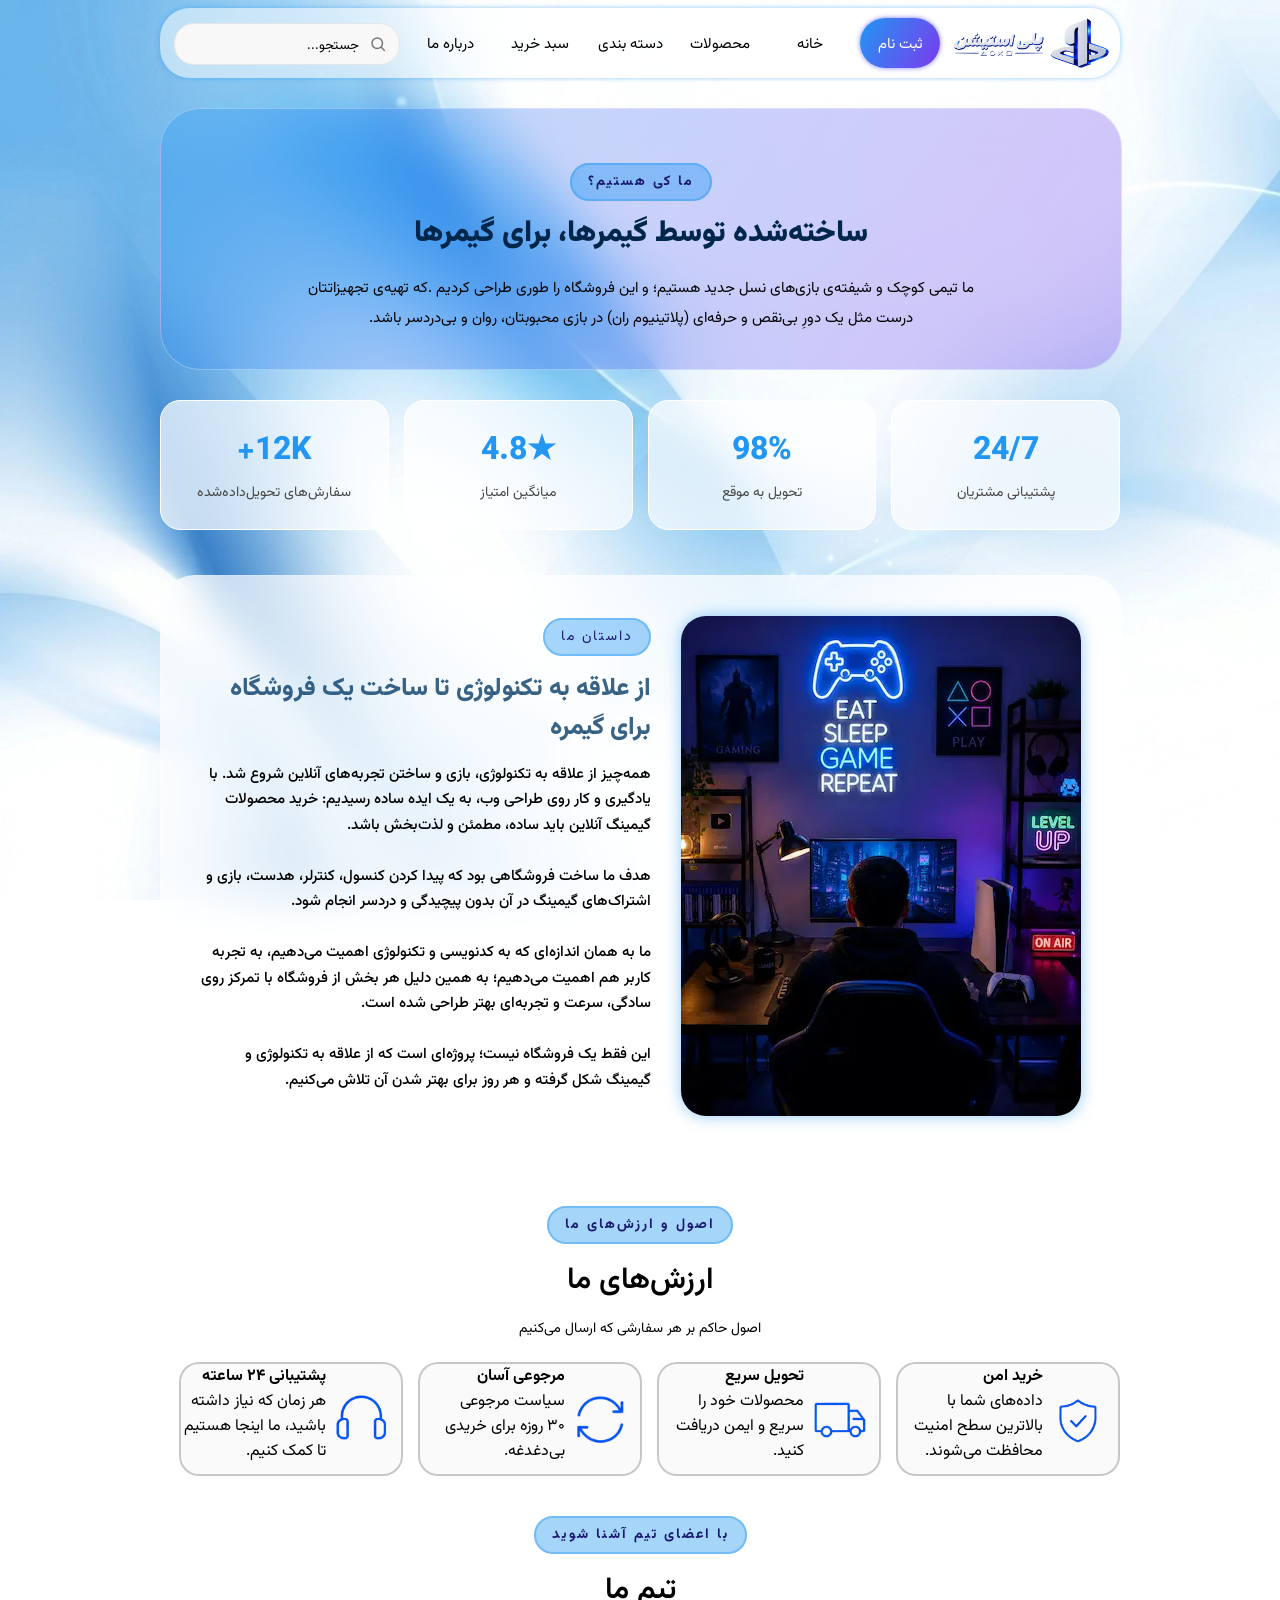
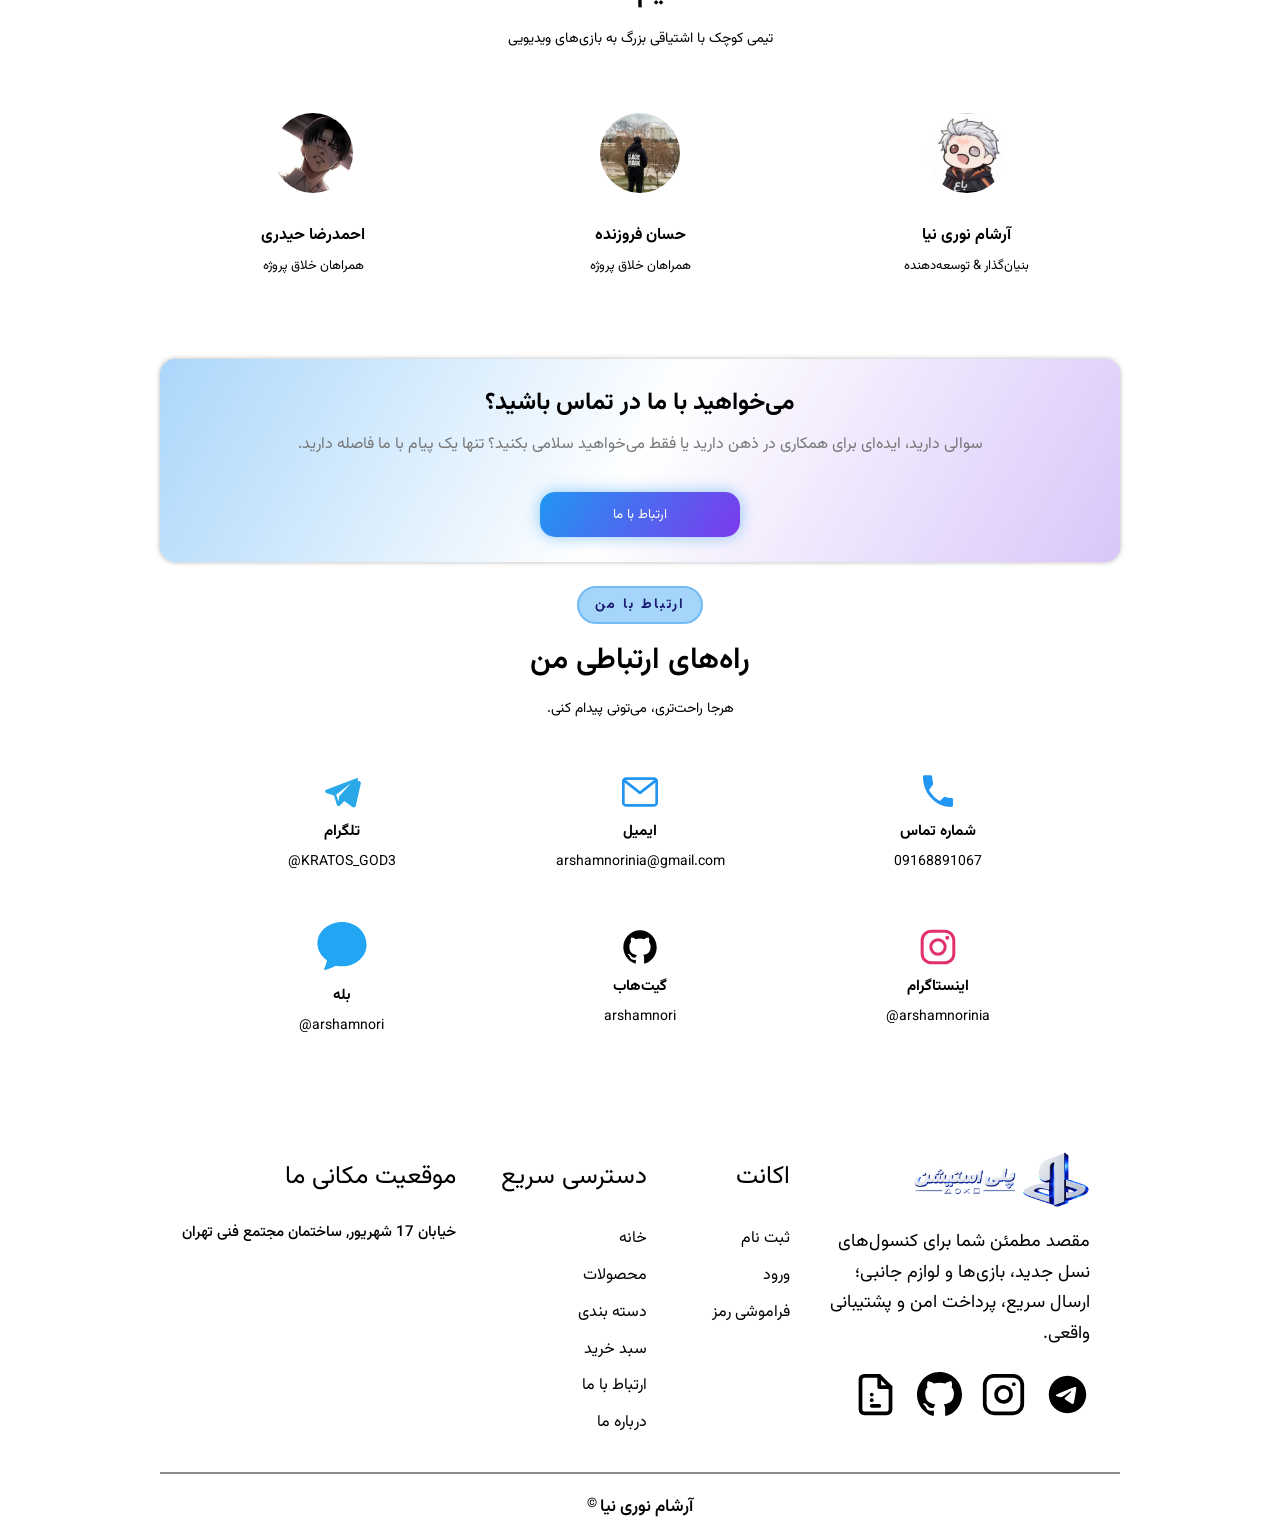
==== commit 8a91a5e7: "Add files via upload" ====
--- a/about.html
+++ b/about.html
@@ -1,372 +1,319 @@
 <!doctype html>
 <html lang="en">
-  <head>
-    <meta charset="UTF-8" />
-    <meta name="viewport" content="width=device-width, initial-scale=1.0" />
-    <title>Document</title>
-    <link rel="stylesheet" href="css.css" />
-  </head>
-  <body class="body">
-    <div id="loader"><div id="loader-c"></div></div>
-    <div id="div_badene">
-      <div class="menu">
-        <div id="icon">
-          <a href="register.html"><img src="img/brand.png" id="brand" /></a>
-        </div>
-        <a href="register.html" class="a_menu">
-          <div id="register_menu_sign">
-            <p class="register_menu_p_white">ثبت نام</p>
-          </div>
-        </a>
-        <a href="index.html" class="a_menu">
-          <div class="register_menu">
-            <p class="register_menu_p">خانه</p>
-          </div>
-        </a>
-        <a href="" class="a_menu">
-          <div class="register_menu">
-            <p class="register_menu_p">محصولات</p>
-          </div>
-        </a>
-        <a href="index.html#categori" class="a_menu">
-          <div class="register_menu">
-            <p class="register_menu_p">دسته بندی</p>
-          </div>
-        </a>
-        <a href="register.html" class="a_menu">
-          <div class="register_menu">
-            <p class="register_menu_p">سبد خرید</p>
-          </div>
-        </a>
-        <a href="about.html" class="a_menu">
-          <div class="register_menu">
-            <p class="register_menu_p">درباره ما</p>
-          </div>
-        </a>
-        <div class="searchbar">
-          <svg
-            width="18"
-            height="18"
-            viewBox="0 0 24 24"
-            fill="none"
-            xmlns="http://www.w3.org/2000/svg"
-            style="stroke: #777; stroke-width: 2"
-          >
-            <circle cx="11" cy="11" r="7"></circle>
-            <line x1="16" y1="16" x2="21" y2="21"></line>
-          </svg>
-          <input type="search" placeholder="جستجو..." />
-        </div>
-      </div>
-      <div class="page-about">
-        <div class="div-help">
-          <span class="div-help-span"><b>ما کی هستیم؟</b></span>
-          <h2 class="div-help-h2-about">ساخته‌شده توسط گیمرها، برای گیمرها</h2>
-          <p class="div-help-p-about">
-            ما تیمی کوچک و شیفته‌ی بازی‌های نسل جدید هستیم؛ و این فروشگاه را
-            طوری طراحی کردیم .که تهیه‌ی تجهیزاتتان <br />
-            درست مثل یک دورِ بی‌نقص و حرفه‌ای (پلاتینیوم ران) در بازی محبوبتان،
-            روان و بی‌دردسر باشد.
-          </p>
-        </div>
-      </div>
-      <div id="sefareshs">
-        <div class="sefaresh">
-          <div class="sefaresh-add">+12K</div>
-          <div class="sefaresh-for">سفارش‌های تحویل‌داده‌شده</div>
-        </div>
-        <div class="sefaresh">
-          <div class="sefaresh-add">4.8★</div>
-          <div class="sefaresh-for">میانگین امتیاز</div>
-        </div>
-        <div class="sefaresh">
-          <div class="sefaresh-add">98%</div>
-          <div class="sefaresh-for">تحویل به‌ موقع</div>
-        </div>
-        <div class="sefaresh">
-          <div class="sefaresh-add">24/7</div>
-          <div class="sefaresh-for">پشتیبانی مشتریان</div>
-        </div>
-      </div>
-      <div class="story">
-        <div class="story-img">
-          <img src="img/about-me.webp" alt="Our story" />
-        </div>
-        <div class="story-text">
-          <span class="div-help-span">داستان ما</span>
-          <h2>از علاقه به تکنولوژی تا ساخت یک فروشگاه برای گیمره</h2>
-          <p>
-            همه‌چیز از علاقه به تکنولوژی، بازی و ساختن تجربه‌های آنلاین شروع شد.
-            با یادگیری و کار روی طراحی وب، به یک ایده ساده رسیدیم: خرید محصولات
-            گیمینگ آنلاین باید ساده، مطمئن و لذت‌بخش باشد. <br /><br />
-            هدف ما ساخت فروشگاهی بود که پیدا کردن کنسول، کنترلر، هدست، بازی و
-            اشتراک‌های گیمینگ در آن بدون پیچیدگی و دردسر انجام شود. <br /><br />
-            ما به همان اندازه‌ای که به کدنویسی و تکنولوژی اهمیت می‌دهیم، به
-            تجربه کاربر هم اهمیت می‌دهیم؛ به همین دلیل هر بخش از فروشگاه با
-            تمرکز روی سادگی، سرعت و تجربه‌ای بهتر طراحی شده است. <br /><br />
-            این فقط یک فروشگاه نیست؛ پروژه‌ای است که از علاقه به تکنولوژی و
-            گیمینگ شکل گرفته و هر روز برای بهتر شدن آن تلاش می‌کنیم.
-          </p>
-        </div>
-      </div>
-      <br />
+
+<head>
+  <meta charset="UTF-8" />
+  <meta name="viewport" content="width=device-width, initial-scale=1.0" />
+  <title>Document</title>
+  <link rel="stylesheet" href="css.css" />
+</head>
+
+<body class="body">
+  <div id="loader">
+    <div id="loader-c"></div>
+  </div>
+  <div id="div_badene">
+    <div class="menu">
+      <div id="icon">
+        <a href="register.html"><img src="img/brand.png" id="brand" /></a>
+      </div>
+      <a href="register.html" class="a_menu">
+        <div id="register_menu_sign">
+          <p class="register_menu_p_white">ثبت نام</p>
+        </div>
+      </a>
+      <a href="index.html" class="a_menu">
+        <div class="register_menu">
+          <p class="register_menu_p">خانه</p>
+        </div>
+      </a>
+      <a href="product.html" class="a_menu">
+        <div class="register_menu">
+          <p class="register_menu_p">محصولات</p>
+        </div>
+      </a>
+      <a href="index.html#categori" class="a_menu">
+        <div class="register_menu">
+          <p class="register_menu_p">دسته بندی</p>
+        </div>
+      </a>
+      <a href="cart.html" class="a_menu">
+        <div class="register_menu">
+          <p class="register_menu_p">سبد خرید</p>
+        </div>
+      </a>
+      <a href="about.html" class="a_menu">
+        <div class="register_menu">
+          <p class="register_menu_p">درباره ما</p>
+        </div>
+      </a>
+      <div class="searchbar">
+        <svg width="18" height="18" viewBox="0 0 24 24" fill="none" xmlns="http://www.w3.org/2000/svg"
+          style="stroke: #777; stroke-width: 2">
+          <circle cx="11" cy="11" r="7"></circle>
+          <line x1="16" y1="16" x2="21" y2="21"></line>
+        </svg>
+        <input type="search" placeholder="جستجو..." />
+      </div>
+    </div>
+    <div class="page-about">
       <div class="div-help">
-        <span class="div-help-span"><b>اصول و ارزش‌های ما</b></span>
-        <h2 class="div-help-h2">ارزش‌های ما</h2>
-        <p class="div-help-p">اصول حاکم بر هر سفارشی که ارسال می‌کنیم</p>
-      </div>
-      <div id="namad">
-        <div class="namads">
-          <div class="icon-namad">
-            <img
-              src="img/icon/1000151825-removebg-preview.png"
-              class="namad-icon"
-            />
-          </div>
-          <span class="matn-namad"
-            ><b>خرید امن</b><br />داده‌های شما با بالاترین سطح امنیت محافظت
-            می‌شوند.</span
-          >
-        </div>
-        <div class="namads">
-          <div class="icon-namad">
-            <img
-              src="img/icon/1000151826-removebg-preview.png"
-              class="namad-icon"
-            />
-          </div>
-          <span class="matn-namad"
-            ><b>تحویل سریع</b><br />محصولات خود را <br />
-            سریع و ایمن دریافت کنید.</span
-          >
-        </div>
-        <div class="namads">
-          <div class="icon-namad">
-            <img
-              src="img/icon/1000151827-removebg-preview.png"
-              class="namad-icon"
-            />
-          </div>
-          <span class="matn-namad"
-            ><b>مرجوعی آسان</b><br />سیاست مرجوعی <br />
-            ۳۰ روزه برای خریدی بی‌دغدغه.</span
-          >
-        </div>
-        <div class="namads">
-          <div class="icon-namad">
-            <img
-              src="img/icon/1000151821-removebg-preview.png"
-              class="namad-icon"
-            />
-          </div>
-          <span class="matn-namad"
-            ><b>پشتیبانی ۲۴ ساعته</b><br />هر زمان که نیاز داشته باشید، ما اینجا
-            هستیم تا کمک کنیم.</span
-          >
-        </div>
-      </div><br>
-            <div class="div-help">
-        <span class="div-help-span"><b>با اعضای تیم آشنا شوید</b></span>
-        <h2 class="div-help-h2">تیم ما</h2>
-        <p class="div-help-p">تیمی کوچک با اشتیاقی بزرگ به بازی‌های ویدیویی</p>
-      </div>
-      <a href="https://t.me/KRATOS_GOD3" class="a_menu"><div class="team">
+        <span class="div-help-span"><b>ما کی هستیم؟</b></span>
+        <h2 class="div-help-h2-about">ساخته‌شده توسط گیمرها، برای گیمرها</h2>
+        <p class="div-help-p-about">
+          ما تیمی کوچک و شیفته‌ی بازی‌های نسل جدید هستیم؛ و این فروشگاه را
+          طوری طراحی کردیم .که تهیه‌ی تجهیزاتتان <br />
+          درست مثل یک دورِ بی‌نقص و حرفه‌ای (پلاتینیوم ران) در بازی محبوبتان،
+          روان و بی‌دردسر باشد.
+        </p>
+      </div>
+    </div>
+    <div id="sefareshs">
+      <div class="sefaresh">
+        <div class="sefaresh-add">+12K</div>
+        <div class="sefaresh-for">سفارش‌های تحویل‌داده‌شده</div>
+      </div>
+      <div class="sefaresh">
+        <div class="sefaresh-add">4.8★</div>
+        <div class="sefaresh-for">میانگین امتیاز</div>
+      </div>
+      <div class="sefaresh">
+        <div class="sefaresh-add">98%</div>
+        <div class="sefaresh-for">تحویل به‌ موقع</div>
+      </div>
+      <div class="sefaresh">
+        <div class="sefaresh-add">24/7</div>
+        <div class="sefaresh-for">پشتیبانی مشتریان</div>
+      </div>
+    </div>
+    <div class="story">
+      <div class="story-img">
+        <img src="img/about-me.webp" alt="داستان ما" loading="lazy" />
+      </div>
+      <div class="story-text">
+        <span class="div-help-span">داستان ما</span>
+        <h2>از علاقه به تکنولوژی تا ساخت یک فروشگاه برای گیمره</h2>
+        <p>
+          همه‌چیز از علاقه به تکنولوژی، بازی و ساختن تجربه‌های آنلاین شروع شد.
+          با یادگیری و کار روی طراحی وب، به یک ایده ساده رسیدیم: خرید محصولات
+          گیمینگ آنلاین باید ساده، مطمئن و لذت‌بخش باشد. <br /><br />
+          هدف ما ساخت فروشگاهی بود که پیدا کردن کنسول، کنترلر، هدست، بازی و
+          اشتراک‌های گیمینگ در آن بدون پیچیدگی و دردسر انجام شود. <br /><br />
+          ما به همان اندازه‌ای که به کدنویسی و تکنولوژی اهمیت می‌دهیم، به
+          تجربه کاربر هم اهمیت می‌دهیم؛ به همین دلیل هر بخش از فروشگاه با
+          تمرکز روی سادگی، سرعت و تجربه‌ای بهتر طراحی شده است. <br /><br />
+          این فقط یک فروشگاه نیست؛ پروژه‌ای است که از علاقه به تکنولوژی و
+          گیمینگ شکل گرفته و هر روز برای بهتر شدن آن تلاش می‌کنیم.
+        </p>
+      </div>
+    </div>
+    <br />
+    <div class="div-help">
+      <span class="div-help-span"><b>اصول و ارزش‌های ما</b></span>
+      <h2 class="div-help-h2">ارزش‌های ما</h2>
+      <p class="div-help-p">اصول حاکم بر هر سفارشی که ارسال می‌کنیم</p>
+    </div>
+    <div id="namad">
+      <div class="namads">
+        <div class="icon-namad">
+          <img src="img/icon/secure.png" alt="آیکون امنیت" class="namad-icon" loading="lazy" />
+        </div>
+        <span class="matn-namad"><b>خرید امن</b><br />داده‌های شما با بالاترین سطح امنیت محافظت
+          می‌شوند.</span>
+      </div>
+      <div class="namads">
+        <div class="icon-namad">
+          <img src="img/icon/delivery.png" alt="آیکون کامیون" class="namad-icon" loading="lazy" />
+        </div>
+        <span class="matn-namad"><b>تحویل سریع</b><br />محصولات خود را <br />
+          سریع و ایمن دریافت کنید.</span>
+      </div>
+      <div class="namads">
+        <div class="icon-namad">
+          <img src="img/icon/return.png" alt="آیکون مرجوعی" class="namad-icon" loading="lazy" />
+        </div>
+        <span class="matn-namad"><b>مرجوعی آسان</b><br />سیاست مرجوعی <br />
+          ۳۰ روزه برای خریدی بی‌دغدغه.</span>
+      </div>
+      <div class="namads">
+        <div class="icon-namad">
+          <img src="img/icon/support.png" alt="آیکون پشتیبانی" class="namad-icon" loading="lazy" />
+        </div>
+        <span class="matn-namad"><b>پشتیبانی ۲۴ ساعته</b><br />هر زمان که نیاز داشته باشید، ما اینجا
+          هستیم تا کمک کنیم.</span>
+      </div>
+    </div>
+    <div class="div-help">
+      <span class="div-help-span"><b>با اعضای تیم آشنا شوید</b></span>
+      <h2 class="div-help-h2">تیم ما</h2>
+      <p class="div-help-p">تیمی کوچک با اشتیاقی بزرگ به بازی‌های ویدیویی</p>
+    </div>
+    <a href="https://t.me/KRATOS_GOD3" class="a_menu">
+      <div class="team">
         <div class="team-nafar">
-<img src="img/me-telegram.webp" alt="" class="ertebtat-me-img">
+          <img src="img/me-telegram.webp" alt="آرشام" class="ertebtat-me-img" loading="lazy">
           <h4>آرشام نوری نیا</h4>
           <span>بنیان‌گذار &amp; توسعه‌دهنده</span>
-        </div></a>
-      <a href="https://t.me/IM_Hesan" class="a_menu"><div class="team-nafar">
-<img src="img/hesan-telegram.webp" alt="" class="ertebtat-me-img">
-          <h4>حسان فروزنده</h4>
-          <span>همراهان خلاق پروژه</span>
-        </div></a>
-       <a href="https://t.me/A_Locust" class="a_menu"><div class="team-nafar">
-<img src="img/hidary-telegram.webp" alt="" class="ertebtat-me-img">
-          <h4>احمدرضا حیدری</h4>
-          <span>همراهان خلاق پروژه</span>
-        </div></a>
-      </div>
-            <div class="newsletter">
-        <h2>می‌خواهید با ما در تماس باشید؟</h2>
-        <p>.سوالی دارید، ایده‌ای برای همکاری در ذهن دارید یا فقط می‌خواهید سلامی بکنید؟ تنها یک پیام با ما فاصله دارید</p>
-          <form action="https://t.me/KRATOS_GOD3"><button class="telegram">ارتباط با ما</button>
-          </form>
-      </div>
-      <a name="ertebat"></a>
-                  <div class="div-help">
-        <span class="div-help-span"><b>ارتباط با من</b></span>
-        <h2 class="div-help-h2">راه‌های ارتباطی من</h2>
-        <p class="div-help-p">.هرجا راحت‌تری، می‌تونی پیدام کنی</p>
-      </div>
-<div id="ertebatat">
-  <div class="ertebatat-me">
-    <svg width="32" height="32" viewBox="0 0 24 24" fill="none" class="ertebtat-me-svg">
-      <path d="M6.6 10.8c1.4 2.8 3.8 5.1 6.6 6.6l2.2-2.2c.3-.3.7-.4 1-.2 1.1.4 2.3.6 3.6.6.6 0 1 .4 1 1V20c0 .6-.4 1-1 1C10.9 21 3 13.1 3 3c0-.6.4-1 1-1h3.5c.6 0 1 .4 1 1 0 1.3.2 2.5.6 3.6.1.4 0 .8-.2 1L6.6 10.8z" fill="#2196F3"/>
-    </svg>
-    <h4>شماره تماس</h4>
-    <span class="ertebatat-me-text">09168891067</span>
-  </div>
-
-  <div class="ertebatat-me">
-    <svg width="32" height="32" viewBox="0 0 24 24" fill="none" class="ertebtat-me-svg">
-      <path d="M2 5.5C2 4.7 2.7 4 3.5 4h17c.8 0 1.5.7 1.5 1.5v13c0 .8-.7 1.5-1.5 1.5h-17C2.7 20 2 19.3 2 18.5v-13z" stroke="#2196F3" stroke-width="1.6"/>
-      <path d="M3 5.5l9 7 9-7" stroke="#2196F3" stroke-width="1.6" stroke-linecap="round" stroke-linejoin="round"/>
-    </svg>
-    <h4>ایمیل</h4>
-    <span class="ertebatat-me-text">arshamnorinia@gmail.com</span>
-  </div>
-
-  <a href="https://t.me/KRATOS_GOD3" class="ertebatat-link">
+        </div>
+    </a>
+    <a href="https://t.me/IM_Hesan" class="a_menu">
+      <div class="team-nafar">
+        <img src="img/hesan-telegram.webp" alt="حسان" class="ertebtat-me-img" loading="lazy">
+        <h4>حسان فروزنده</h4>
+        <span>همراهان خلاق پروژه</span>
+      </div>
+    </a>
+    <a href="https://t.me/A_Locust" class="a_menu">
+      <div class="team-nafar">
+        <img src="img/hidary-telegram.webp" alt="حیدری" class="ertebtat-me-img" loading="lazy">
+        <h4>احمدرضا حیدری</h4>
+        <span>همراهان خلاق پروژه</span>
+      </div>
+    </a>
+  </div>
+  <div class="newsletter">
+    <h2>می‌خواهید با ما در تماس باشید؟</h2>
+    <p>.سوالی دارید، ایده‌ای برای همکاری در ذهن دارید یا فقط می‌خواهید سلامی بکنید؟ تنها یک پیام با ما فاصله دارید</p>
+    <form action="https://t.me/KRATOS_GOD3"><button class="telegram">ارتباط با ما</button>
+    </form>
+  </div>
+  <a name="ertebat"></a>
+  <div class="div-help">
+    <span class="div-help-span"><b>ارتباط با من</b></span>
+    <h2 class="div-help-h2">راه‌های ارتباطی من</h2>
+    <p class="div-help-p">.هرجا راحت‌تری، می‌تونی پیدام کنی</p>
+  </div>
+  <div id="ertebatat">
     <div class="ertebatat-me">
       <svg width="32" height="32" viewBox="0 0 24 24" fill="none" class="ertebtat-me-svg">
-        <path d="M21.5 3.5L2.5 10.7c-.9.35-.9 1.65.1 1.95l4.6 1.45 1.7 5.5c.25.8 1.25 1.05 1.85.45l2.6-2.6 4.9 3.6c.75.55 1.85.15 2.05-.75l3-13.4c.2-1-.8-1.75-1.75-1.35zM8.5 13.6l9-7-7.2 8-.35 3.1-1.45-4.1z" fill="#29A9EA"/>
+        <path
+          d="M6.6 10.8c1.4 2.8 3.8 5.1 6.6 6.6l2.2-2.2c.3-.3.7-.4 1-.2 1.1.4 2.3.6 3.6.6.6 0 1 .4 1 1V20c0 .6-.4 1-1 1C10.9 21 3 13.1 3 3c0-.6.4-1 1-1h3.5c.6 0 1 .4 1 1 0 1.3.2 2.5.6 3.6.1.4 0 .8-.2 1L6.6 10.8z"
+          fill="#2196F3" />
       </svg>
-      <h4>تلگرام</h4>
-      <span class="ertebatat-me-text">@KRATOS_GOD3</span>
-    </div>
-  </a>
-
-  <a href="https://instagram.com/arshamnorinia" class="ertebatat-link">
+      <h4>شماره تماس</h4>
+      <span class="ertebatat-me-text">09168891067</span>
+    </div>
+
     <div class="ertebatat-me">
       <svg width="32" height="32" viewBox="0 0 24 24" fill="none" class="ertebtat-me-svg">
-        <rect x="2.5" y="2.5" width="19" height="19" rx="5.5" stroke="#E1306C" stroke-width="1.8"/>
-        <circle cx="12" cy="12" r="4.3" stroke="#E1306C" stroke-width="1.8"/>
-        <circle cx="17.6" cy="6.4" r="1.2" fill="#E1306C"/>
+        <path d="M2 5.5C2 4.7 2.7 4 3.5 4h17c.8 0 1.5.7 1.5 1.5v13c0 .8-.7 1.5-1.5 1.5h-17C2.7 20 2 19.3 2 18.5v-13z"
+          stroke="#2196F3" stroke-width="1.6" />
+        <path d="M3 5.5l9 7 9-7" stroke="#2196F3" stroke-width="1.6" stroke-linecap="round" stroke-linejoin="round" />
       </svg>
-      <h4>اینستاگرام</h4>
-      <span class="ertebatat-me-text">@arshamnorinia</span>
-    </div>
-  </a>
-
-  <a href="https://github.com/arshamnori" class="ertebatat-link">
-    <div class="ertebatat-me">
-      <svg width="32" height="32" viewBox="0 0 24 24" fill="none" class="ertebtat-me-svg">
-        <path fill-rule="evenodd" clip-rule="evenodd" d="M12 2C6.48 2 2 6.58 2 12.2c0 4.5 2.87 8.32 6.84 9.67.5.1.68-.22.68-.49 0-.24-.01-.87-.01-1.7-2.78.62-3.37-1.36-3.37-1.36-.46-1.18-1.11-1.5-1.11-1.5-.91-.63.07-.62.07-.62 1 .07 1.53 1.05 1.53 1.05.89 1.55 2.34 1.1 2.91.84.09-.66.35-1.1.63-1.36-2.22-.26-4.56-1.13-4.56-5.03 0-1.11.39-2.02 1.03-2.73-.1-.26-.45-1.3.1-2.72 0 0 .84-.27 2.75 1.04a9.3 9.3 0 0 1 5 0c1.9-1.31 2.75-1.04 2.75-1.04.55 1.42.2 2.46.1 2.72.64.71 1.03 1.62 1.03 2.73 0 3.91-2.35 4.77-4.58 5.02.36.32.68.94.68 1.9 0 1.37-.01 2.47-.01 2.81 0 .27.18.6.69.49A10.02 10.02 0 0 0 22 12.2C22 6.58 17.52 2 12 2z" fill="black"/>
-      </svg>
-      <h4>گیت‌هاب</h4>
-      <span class="ertebatat-me-text">arshamnori</span>
-    </div>
-  </a>
-
-  <a href="https://ble.ir/arshamnori" class="ertebatat-link">
-    <div class="ertebatat-me">
-      <svg width="32" height="32" viewBox="0 0 24 24" fill="none" class="ertebtat-me-img">
-        <path d="M12 2C6.48 2 2 5.9 2 10.7c0 2.8 1.5 5.3 3.9 6.9-.15 1-.6 2.4-1.15 3.4-.15.3.1.65.45.55 1.6-.45 3.3-1.2 4.3-1.75.8.15 1.6.25 2.5.25 5.52 0 10-3.9 10-8.7C22 5.9 17.52 2 12 2z" fill="#22A5F3"/>
-      </svg>
-      <h4>بله</h4>
-      <span class="ertebatat-me-text">@arshamnori</span>
-    </div>
-  </a>
-</div>
-      <div id="footer">
-        <div id="footer-brands">
-          <div id="brand-logo-footer">
-            <img src="img/brand.png" alt="" id="brand-logo-footer-img" />
-          </div>
-          <div id="footer-nevesht">
-            <span
-              >مقصد مطمئن شما برای کنسول‌های نسل جدید، بازی‌ها و لوازم جانبی؛
-              ارسال سریع، پرداخت امن و پشتیبانی واقعی.</span
-            >
-          </div>
-          <div id="contact">
-            <a href="https://t.me/KRATOS_GOD3" target="_blank"
-              ><svg
-                width="24"
-                height="24"
-                viewBox="0 0 24 24"
-                fill="#000000"
-                class="ertebat"
-              >
-                <path
-                  d="M12 2C6.48 2 2 6.48 2 12s4.48 10 10 10 10-4.48 10-10S17.52 2 12 2zm4.64 6.8c-.15 1.58-.8 5.42-1.13 7.19-.14.75-.42 1-.68 1.03-.58.05-1.02-.38-1.58-.75-.88-.58-1.38-.94-2.23-1.5-.99-.65-.35-1.01.22-1.59.15-.15 2.71-2.48 2.76-2.69a.2.2 0 00-.05-.18c-.06-.05-.14-.03-.21-.02-.09.02-1.49.95-4.22 2.79-.4.27-.76.41-1.08.4-.36-.01-1.04-.2-1.55-.37-.63-.2-1.12-.31-1.08-.66.02-.18.27-.36.74-.55 2.92-1.27 4.86-2.11 5.83-2.51 2.78-1.16 3.35-1.36 3.73-1.36.08 0 .27.02.39.12.1.08.13.19.14.27-.01.06.01.24 0 .38z"
-                /></svg
-            ></a>
-            <a href="https://instagram.com/arshamnorinia" target="_blank"
-              ><svg
-                width="10"
-                height="10"
-                viewBox="0 0 24 24"
-                fill="none"
-                stroke="#000000"
-                stroke-width="2"
-                stroke-linecap="round"
-                stroke-linejoin="round"
-                class="ertebat"
-              >
-                <rect x="2" y="2" width="20" height="20" rx="5" ry="5"></rect>
-                <path
-                  d="M16 11.37A4 4 0 1 1 12.63 8 4 4 0 0 1 16 11.37z"
-                ></path>
-                <line x1="17.5" y1="6.5" x2="17.51" y2="6.5"></line></svg
-            ></a>
-            <a href="https://github.com/arshamnori" target="_blank"
-              ><svg
-                width="24"
-                height="24"
-                viewBox="0 0 24 24"
-                fill="#000000"
-                class="ertebat"
-              >
-                <path
-                  d="M12 0C5.37 0 0 5.37 0 12c0 5.31 3.435 9.795 8.205 11.385.6.105.825-.255.825-.57 0-.285-.015-1.23-.015-2.235-3.015.555-3.795-.735-4.035-1.41-.135-.345-.72-1.41-1.23-1.695-.42-.225-1.02-.78-.015-.795.945-.015 1.62.87 1.845 1.23 1.08 1.815 2.805 1.305 3.495.99.105-.78.42-1.305.765-1.605-2.67-.3-5.46-1.335-5.46-5.925 0-1.305.465-2.385 1.23-3.225-.12-.3-.54-1.53.12-3.18 0 0 1.005-.315 3.3 1.23.96-.27 1.98-.405 3-.405s2.04.135 3 .405c2.295-1.56 3.3-1.23 3.3-1.23.66 1.65.24 2.88.12 3.18.765.84 1.23 1.905 1.23 3.225 0 4.605-2.805 5.625-5.475 5.925.435.375.81 1.095.81 2.22 0 1.605-.015 2.895-.015 3.3 0 .315.225.69.825.57A12.02 12.02 0 0024 12c0-6.63-5.37-12-12-12z"
-                /></svg
-            ></a>
-            <a href="" download="وب 1 آرشام نوری نیا"
-              ><svg
-                width="24"
-                height="24"
-                viewBox="0 0 24 24"
-                fill="none"
-                stroke="#000000"
-                stroke-width="2"
-                stroke-linecap="round"
-                stroke-linejoin="round"
-                class="ertebat"
-              >
-                <path
-                  d="M14 2H6a2 2 0 0 0-2 2v16a2 2 0 0 0 2 2h12a2 2 0 0 0 2-2V8z"
-                ></path>
-                <polyline points="14 2 14 8 20 8"></polyline>
-                <line x1="10" y1="12" x2="10" y2="12.01"></line>
-                <line x1="10" y1="15" x2="10" y2="15.01"></line>
-                <line x1="10" y1="18" x2="14" y2="18"></line></svg
-            ></a>
-          </div>
-        </div>
-        <div id="footer-account">
-          <p>اکانت</p>
-          <a href="register.html" class="footer-a">ثبت نام</a>
-          <a href="login.html" class="footer-a">ورود</a>
-          <a href="forget_password.html" class="footer-a">فراموشی رمز</a>
-        </div>
-        <div id="footer-links">
-          <p>دسترسی سریع</p>
-          <a href="index.html" class="footer-a">خانه</a>
-          <a href="product.html" class="footer-a">محصولات</a>
-          <a href="cart.html" class="footer-a">سبد خرید</a>
-          <a href="about.html#ertebat" class="footer-a">ارتباط با ما</a>
-          <a href="about.html" class="footer-a">درباره ما</a>
-        </div>
-        <div id="footer-loc">
-          <p>موقعیت مکانی ما</p>
-          <span>خیابان 17 شهریور, ساختمان مجتمع فنی تهران</span>
-          <iframe
-            title="map-iframe"
-            src="https://neshan.org/maps/iframe/places/sbSqHAY50AgU/33.4898592/48.3500479"
-            width="260"
-            height="200"
-            allowfullscreen
-            loading="lazy"
-            id="map"
-          ></iframe>
-        </div>
-      </div>
-      <hr id="hr" />
-      <a href="https://t.me/KRATOS_GOD3" id="developer_a"
-        ><sup>&copy</sup>آرشام نوری نیا</a
-      >
-    </div>
-  </body>
-</html>
+      <h4>ایمیل</h4>
+      <span class="ertebatat-me-text">arshamnorinia@gmail.com</span>
+    </div>
+
+    <a href="https://t.me/KRATOS_GOD3" class="ertebatat-link">
+      <div class="ertebatat-me">
+        <svg width="32" height="32" viewBox="0 0 24 24" fill="none" class="ertebtat-me-svg">
+          <path
+            d="M21.5 3.5L2.5 10.7c-.9.35-.9 1.65.1 1.95l4.6 1.45 1.7 5.5c.25.8 1.25 1.05 1.85.45l2.6-2.6 4.9 3.6c.75.55 1.85.15 2.05-.75l3-13.4c.2-1-.8-1.75-1.75-1.35zM8.5 13.6l9-7-7.2 8-.35 3.1-1.45-4.1z"
+            fill="#29A9EA" />
+        </svg>
+        <h4>تلگرام</h4>
+        <span class="ertebatat-me-text">@KRATOS_GOD3</span>
+      </div>
+    </a>
+
+    <a href="https://instagram.com/arshamnorinia" class="ertebatat-link">
+      <div class="ertebatat-me">
+        <svg width="32" height="32" viewBox="0 0 24 24" fill="none" class="ertebtat-me-svg">
+          <rect x="2.5" y="2.5" width="19" height="19" rx="5.5" stroke="#E1306C" stroke-width="1.8" />
+          <circle cx="12" cy="12" r="4.3" stroke="#E1306C" stroke-width="1.8" />
+          <circle cx="17.6" cy="6.4" r="1.2" fill="#E1306C" />
+        </svg>
+        <h4>اینستاگرام</h4>
+        <span class="ertebatat-me-text">@arshamnorinia</span>
+      </div>
+    </a>
+
+    <a href="https://github.com/arshamnori" class="ertebatat-link">
+      <div class="ertebatat-me">
+        <svg width="32" height="32" viewBox="0 0 24 24" fill="none" class="ertebtat-me-svg">
+          <path fill-rule="evenodd" clip-rule="evenodd"
+            d="M12 2C6.48 2 2 6.58 2 12.2c0 4.5 2.87 8.32 6.84 9.67.5.1.68-.22.68-.49 0-.24-.01-.87-.01-1.7-2.78.62-3.37-1.36-3.37-1.36-.46-1.18-1.11-1.5-1.11-1.5-.91-.63.07-.62.07-.62 1 .07 1.53 1.05 1.53 1.05.89 1.55 2.34 1.1 2.91.84.09-.66.35-1.1.63-1.36-2.22-.26-4.56-1.13-4.56-5.03 0-1.11.39-2.02 1.03-2.73-.1-.26-.45-1.3.1-2.72 0 0 .84-.27 2.75 1.04a9.3 9.3 0 0 1 5 0c1.9-1.31 2.75-1.04 2.75-1.04.55 1.42.2 2.46.1 2.72.64.71 1.03 1.62 1.03 2.73 0 3.91-2.35 4.77-4.58 5.02.36.32.68.94.68 1.9 0 1.37-.01 2.47-.01 2.81 0 .27.18.6.69.49A10.02 10.02 0 0 0 22 12.2C22 6.58 17.52 2 12 2z"
+            fill="black" />
+        </svg>
+        <h4>گیت‌هاب</h4>
+        <span class="ertebatat-me-text">arshamnori</span>
+      </div>
+    </a>
+
+    <a href="https://ble.ir/arshamnori" class="ertebatat-link">
+      <div class="ertebatat-me">
+        <svg width="32" height="32" viewBox="0 0 24 24" fill="none" class="ertebtat-me-img">
+          <path
+            d="M12 2C6.48 2 2 5.9 2 10.7c0 2.8 1.5 5.3 3.9 6.9-.15 1-.6 2.4-1.15 3.4-.15.3.1.65.45.55 1.6-.45 3.3-1.2 4.3-1.75.8.15 1.6.25 2.5.25 5.52 0 10-3.9 10-8.7C22 5.9 17.52 2 12 2z"
+            fill="#22A5F3" />
+        </svg>
+        <h4>بله</h4>
+        <span class="ertebatat-me-text">@arshamnori</span>
+      </div>
+    </a>
+  </div>
+  <div id="footer">
+    <div id="footer-brands">
+      <div id="brand-logo-footer">
+        <img src="img/brand.png" alt="لگو برند" id="brand-logo-footer-img" loading="lazy" />
+      </div>
+      <div id="footer-nevesht">
+        <span>مقصد مطمئن شما برای کنسول‌های نسل جدید، بازی‌ها و لوازم جانبی؛
+          ارسال سریع، پرداخت امن و پشتیبانی واقعی.</span>
+      </div>
+      <div id="contact">
+        <a href="https://t.me/KRATOS_GOD3" target="_blank"><svg width="24" height="24" viewBox="0 0 24 24"
+            fill="#000000" class="ertebat">
+            <path
+              d="M12 2C6.48 2 2 6.48 2 12s4.48 10 10 10 10-4.48 10-10S17.52 2 12 2zm4.64 6.8c-.15 1.58-.8 5.42-1.13 7.19-.14.75-.42 1-.68 1.03-.58.05-1.02-.38-1.58-.75-.88-.58-1.38-.94-2.23-1.5-.99-.65-.35-1.01.22-1.59.15-.15 2.71-2.48 2.76-2.69a.2.2 0 00-.05-.18c-.06-.05-.14-.03-.21-.02-.09.02-1.49.95-4.22 2.79-.4.27-.76.41-1.08.4-.36-.01-1.04-.2-1.55-.37-.63-.2-1.12-.31-1.08-.66.02-.18.27-.36.74-.55 2.92-1.27 4.86-2.11 5.83-2.51 2.78-1.16 3.35-1.36 3.73-1.36.08 0 .27.02.39.12.1.08.13.19.14.27-.01.06.01.24 0 .38z" />
+          </svg></a>
+        <a href="https://instagram.com/arshamnorinia" target="_blank"><svg width="10" height="10" viewBox="0 0 24 24"
+            fill="none" stroke="#000000" stroke-width="2" stroke-linecap="round" stroke-linejoin="round"
+            class="ertebat">
+            <rect x="2" y="2" width="20" height="20" rx="5" ry="5"></rect>
+            <path d="M16 11.37A4 4 0 1 1 12.63 8 4 4 0 0 1 16 11.37z"></path>
+            <line x1="17.5" y1="6.5" x2="17.51" y2="6.5"></line>
+          </svg></a>
+        <a href="https://github.com/arshamnori" target="_blank"><svg width="24" height="24" viewBox="0 0 24 24"
+            fill="#000000" class="ertebat">
+            <path
+              d="M12 0C5.37 0 0 5.37 0 12c0 5.31 3.435 9.795 8.205 11.385.6.105.825-.255.825-.57 0-.285-.015-1.23-.015-2.235-3.015.555-3.795-.735-4.035-1.41-.135-.345-.72-1.41-1.23-1.695-.42-.225-1.02-.78-.015-.795.945-.015 1.62.87 1.845 1.23 1.08 1.815 2.805 1.305 3.495.99.105-.78.42-1.305.765-1.605-2.67-.3-5.46-1.335-5.46-5.925 0-1.305.465-2.385 1.23-3.225-.12-.3-.54-1.53.12-3.18 0 0 1.005-.315 3.3 1.23.96-.27 1.98-.405 3-.405s2.04.135 3 .405c2.295-1.56 3.3-1.23 3.3-1.23.66 1.65.24 2.88.12 3.18.765.84 1.23 1.905 1.23 3.225 0 4.605-2.805 5.625-5.475 5.925.435.375.81 1.095.81 2.22 0 1.605-.015 2.895-.015 3.3 0 .315.225.69.825.57A12.02 12.02 0 0024 12c0-6.63-5.37-12-12-12z" />
+          </svg></a>
+        <a href="" download="وب 1 آرشام نوری نیا"><svg width="24" height="24" viewBox="0 0 24 24" fill="none"
+            stroke="#000000" stroke-width="2" stroke-linecap="round" stroke-linejoin="round" class="ertebat">
+            <path d="M14 2H6a2 2 0 0 0-2 2v16a2 2 0 0 0 2 2h12a2 2 0 0 0 2-2V8z"></path>
+            <polyline points="14 2 14 8 20 8"></polyline>
+            <line x1="10" y1="12" x2="10" y2="12.01"></line>
+            <line x1="10" y1="15" x2="10" y2="15.01"></line>
+            <line x1="10" y1="18" x2="14" y2="18"></line>
+          </svg></a>
+      </div>
+    </div>
+    <div id="footer-account">
+      <p>اکانت</p>
+      <a href="register.html" class="footer-a">ثبت نام</a>
+      <a href="login.html" class="footer-a">ورود</a>
+      <a href="forget_password.html" class="footer-a">فراموشی رمز</a>
+    </div>
+    <div id="footer-links">
+      <p>دسترسی سریع</p>
+      <a href="index.html" class="footer-a">خانه</a>
+      <a href="product.html" class="footer-a">محصولات</a>
+      <a href="index.html#categori" class="footer-a">دسته بندی</a>
+      <a href="cart.html" class="footer-a">سبد خرید</a>
+      <a href="about.html#ertebat" class="footer-a">ارتباط با ما</a>
+      <a href="about.html" class="footer-a">درباره ما</a>
+    </div>
+    <div id="footer-loc">
+      <p>موقعیت مکانی ما</p>
+      <span>خیابان 17 شهریور, ساختمان مجتمع فنی تهران</span>
+      <iframe title="map-iframe" src="https://neshan.org/maps/iframe/places/sbSqHAY50AgU/33.4898592/48.3500479"
+        width="260" height="200" allowfullscreen loading="lazy" id="map"></iframe>
+    </div>
+  </div>
+  <hr id="hr" />
+  <a href="https://t.me/KRATOS_GOD3" id="developer_a"><sup>&copy</sup>آرشام نوری نیا</a>
+  </div>
+</body>
+
+</html>
--- a/css.css
+++ b/css.css
@@ -1,61 +1,77 @@
 .body {
-  background-image: url(img/1787031891973.png);
+  background-image: url(img/paszamine.webp);
   background-attachment: fixed;
   background-repeat: no-repeat;
   background-size: cover;
   font-family: sstrg;
 }
+
 @font-face {
   font-family: sstrg;
   src: url(font/Vazirmatn[wght].woff2);
 }
+
 ::placeholder {
   font-family: sstrg;
 }
+
 ::-webkit-scrollbar {
   width: 10px;
 }
+
 ::-webkit-scrollbar-track {
   background: #0b1220;
 }
+
 ::-webkit-scrollbar-thumb {
   background: #2196f3;
   border-radius: 10px;
 }
+
 ::-webkit-scrollbar-thumb:hover {
   background: #0d47a1;
 }
+
 ::-moz-scrollbar {
   width: 10px;
 }
+
 ::-moz-scrollbar-track {
   background: #0b1220;
 }
+
 ::-moz-scrollbar-thumb {
   background: #2196f3;
   border-radius: 10px;
 }
+
 ::-moz-scrollbar-thumb:hover {
   background: #0d47a1;
 }
+
 ::-o-scrollbar {
   width: 10px;
 }
+
 ::-o-scrollbar-track {
   background: #0b1220;
 }
+
 ::-o-scrollbar-thumb {
   background: #2196f3;
   border-radius: 10px;
 }
+
 ::-o-scrollbar-thumb:hover {
   background: #0d47a1;
 }
+
 #div_badene {
   width: 960px;
   height: auto;
   margin: auto;
 }
+
 #form_register {
   width: 500px;
   height: 600px;
@@ -66,40 +82,49 @@
   border-radius: 50px;
   margin-top: 40px;
 }
+
 #p_1_register {
   color: rgb(4, 32, 56);
   font-size: 30px;
   cursor: default;
 }
+
 #p_2_register {
   color: rgb(4, 32, 56);
   font-size: 17px;
   cursor: default;
 }
+
 #p_3_register {
   font-size: 19px;
   cursor: default;
   text-align: center;
 }
+
 #p_4_register {
   font-size: 15px;
   text-align: center;
 }
+
 #a_register {
   text-decoration: none;
   color: blue;
 }
+
 #a_register:hover {
   color: rgba(0, 0, 255, 0.7);
 }
+
 #a_register_forget {
   text-decoration: none;
   color: blue;
 }
+
 #a_register_forget:hover {
   color: purple;
   cursor: help;
 }
+
 #fieldset_register {
   width: 470px;
   height: 580px;
@@ -107,6 +132,7 @@
   border: none;
   margin: auto;
 }
+
 .register {
   width: 400px;
   height: 30px;
@@ -120,6 +146,7 @@
   direction: rtl;
   transition: 0.3s;
 }
+
 #register_sumit {
   width: 400px;
   height: 45px;
@@ -135,16 +162,19 @@
   transition: 0.3s;
   box-shadow: 0px 0px 25px rgba(33, 150, 243, 0.35);
 }
+
 #register_sumit:hover {
   transform: translateY(-2px);
   box-shadow: 0 0 25px rgba(33, 150, 243, 0.7);
 }
+
 .menu {
   width: 960px;
   height: 70px;
   margin: auto;
-  backdrop-filter: blur(300px);
-  border-radius: 30px 30px 30px 30px;
+  backdrop-filter: blur(20px);
+  background-color: rgba(255, 255, 255, 0.5);
+  border-radius: 30px;
   display: flex;
   flex-direction: row-reverse;
   top: 5px;
@@ -152,39 +182,49 @@
   box-shadow: 0px 0px 5px rgba(33, 149, 243, 0.5);
   z-index: 100;
 }
+
 .menu-regester {
   width: 960px;
   height: 70px;
+  display: flex;
   margin: auto;
-  backdrop-filter: blur(300px);
-  border-radius: 30px 30px 30px 30px;
+  flex-direction: row-reverse;
+  backdrop-filter: blur(20px);
+  background-color: rgba(255, 255, 255, 0.5);
+  border-radius: 30px;
   box-shadow: 0px 0px 5px rgba(33, 149, 243, 0.5);
-}
+  z-index: 100;
+}
+
 .register:focus {
   border-color: rgba(0, 0, 0, 0.7);
-  background-color: #ffffff70;
-  -webkit-transform: scale(1.02);
-}
+  background-color: #ffffff;
+}
+
 .register:hover {
   border-color: rgba(0, 0, 0, 0.7);
-  background-color: #ffffff60;
-}
+  background-color: #ffffff;
+}
+
 #p_forget {
   padding: 20px 20px;
   line-height: 24px;
   line-height: 1.9;
   cursor: default;
 }
+
 #qr_div {
   width: 350px;
   height: 260px;
   margin: auto;
 }
+
 #qr {
   width: 350px;
   height: 270px;
   border-radius: 30px 30px 15px 15px;
 }
+
 #contact_qr {
   width: 350px;
   height: 75px;
@@ -193,15 +233,18 @@
   background: linear-gradient(120deg, #2196f3, #7c3aed);
   border-radius: 0px 0px 30px 30px;
 }
+
 #contact_a {
   font-size: 22px;
   margin-right: 130px;
   color: white;
   transition: 0.5s;
 }
+
 #contact_a:hover {
   color: rgb(0, 0, 0);
 }
+
 .register_menu {
   width: 80px;
   height: 50px;
@@ -212,53 +255,62 @@
   transition: 0.3s;
   color: black;
 }
+
 .register_menu:hover {
   background-color: #5666dbc5;
   color: white;
 }
+
 .register_menu_p {
   font-size: 15px;
 }
+
 .register_menu_p_white {
   color: white;
   font-size: 15px;
 }
+
 .a_menu {
   text-decoration: none;
 }
+
 .label {
   padding: 35px;
   direction: rtl;
   font-size: 15px;
 }
+
 .searchbar {
-    width: 200px;
-    height: 40px;
-    display: flex;
-    align-items: center;
-    direction: rtl;
-    padding: 0px 12px;
-    gap: 8px;
-    margin-top: 15px;
-    border: 1px solid #e5e5e5;
-    border-radius: 20px;
-    background: #f8f8f8;
-    transition: 0.3s;
-}
+  width: 200px;
+  height: 40px;
+  display: flex;
+  align-items: center;
+  direction: rtl;
+  padding: 0px 12px;
+  gap: 8px;
+  margin-top: 15px;
+  border: 1px solid #e5e5e5;
+  border-radius: 20px;
+  background: #f8f8f8;
+  transition: 0.3s;
+}
+
 .searchbar input {
-    border: none;
-    outline: none;
-    background: transparent;
-}
-
-.searchbar:hover{
-    border-color: #3b82f6;
-    background: white;
-    box-shadow: 0 0 10px rgba(59, 130, 246, 0.2);
-}
+  border: none;
+  outline: none;
+  background: transparent;
+}
+
+.searchbar:hover {
+  border-color: #3b82f6;
+  background: white;
+  box-shadow: 0 0 10px rgba(59, 130, 246, 0.2);
+}
+
 .searchbar input::placeholder {
   color: black;
 }
+
 #sabad_menu {
   width: 50px;
   height: 50px;
@@ -267,6 +319,7 @@
   border-radius: 25px;
   margin: 10px 0px 10px 15px;
 }
+
 #sabad_menu_img {
   width: 50px;
   height: 50px;
@@ -275,32 +328,37 @@
   background-repeat: no-repeat;
   background-size: cover;
 }
+
 #brand {
   width: 160px;
   height: 50px;
 }
+
 #icon {
   width: 100px;
   height: 50px;
-    display: flex;
+  display: flex;
   justify-content: center;
   margin: 10px 40px 5px 40px;
 }
+
 #register_menu_sign {
   width: 80px;
   height: 50px;
   margin: 10px 0px 10px 10px;
-    display: flex;
+  display: flex;
   justify-content: center;
   background: linear-gradient(120deg, #2196f3, #7c3aed);
   border-radius: 25px;
   transition: 0.5s;
   box-shadow: 0px 0px 5px rgba(0, 0, 255, 0.5);
 }
+
 #register_menu_sign:hover {
   -webkit-transform: scale(0.95);
   box-shadow: 0px 0px 10px rgba(0, 0, 255, 0.5);
 }
+
 #developer_a {
   display: flex;
   justify-content: center;
@@ -310,13 +368,16 @@
   color: black;
   text-decoration: none;
 }
+
 #developer_a sup {
   padding-right: 3px;
   font-size: 13px;
 }
+
 #developer_a:hover {
   color: blue;
 }
+
 #baner {
   width: 960px;
   height: 450px;
@@ -338,9 +399,11 @@
   transition: 0.5s;
   z-index: 1;
 }
+
 #baner_img:hover {
   -webkit-transform: scale(1.05);
 }
+
 #baner-style {
   width: 430px;
   height: 450px;
@@ -349,6 +412,7 @@
   padding-right: 80px;
   z-index: 2;
 }
+
 #baner-new {
   width: 80px;
   height: 20px;
@@ -362,6 +426,7 @@
   backdrop-filter: blur(8px);
   cursor: default;
 }
+
 #baner-h {
   margin: 20px 0px 0px 70px;
   font-size: 40px;
@@ -371,9 +436,11 @@
   letter-spacing: 2px;
   cursor: default;
 }
+
 #baner-h span {
   color: #1677e8;
 }
+
 #baner-style p {
   margin: 10px 0px 0px 70px;
   width: 450px;
@@ -382,6 +449,7 @@
   color: #334e68;
   cursor: default;
 }
+
 #baner-button {
   width: 150px;
   height: 20px;
@@ -398,6 +466,7 @@
   box-shadow: 0px 8px 20px rgba(22, 119, 232, 0.25);
   transition: 0.3s;
 }
+
 #baner-button span {
   font-size: 22px;
   padding-top: 5px;
@@ -405,14 +474,17 @@
 
   transition: 0.3s;
 }
+
 #baner-button:hover {
   background-color: #0d63c7;
   -webkit-transform: translateY(-3px);
   box-shadow: 0px 12px 25px rgba(22, 119, 232, 0.35);
 }
+
 #baner-button:hover span {
   -webkit-transform: translateX(-5px);
 }
+
 #categories {
   width: 960px;
   height: 120px;
@@ -421,23 +493,26 @@
   display: flex;
   flex-direction: row-reverse;
 }
+
 .categorie {
   width: 215px;
   height: 100px;
   margin: auto;
   margin-top: 20px;
   background-color: rgba(255, 255, 255, 0.85);
-  box-shadow: 0 8px 22px rgba(0, 0, 0, 0.35);
+  box-shadow: 0px 0px 15px rgba(33, 149, 243, 0.5);
   margin: 10px 10px 10px 15px;
   border-radius: 20px;
   display: flex;
   flex-direction: row-reverse;
   transition: 0.3s;
 }
+
 .categorie:hover {
   box-shadow: 0px 0px 25px rgb(33, 149, 243);
   -webkit-transform: translateY(-4px) scale(1.05);
 }
+
 .icon {
   width: 90px;
   height: 80px;
@@ -445,12 +520,14 @@
   background-color: #00eaff;
   margin: 15px 0px 20px 15px;
 }
+
 .namad-icon {
   width: 60px;
   height: 60px;
   margin: 5px 0px 0px 5px;
   border-radius: 35px;
 }
+
 .div_categorie {
   float: right;
   direction: rtl;
@@ -458,23 +535,28 @@
   height: 50px;
   margin: 22px 5px 0px 0px;
 }
+
 .icon_categorie {
   width: 60px;
   height: 60px;
   border-radius: 9999px;
   margin: 5px 0px 0px 5px;
 }
+
 .p_categorie {
   font-size: 17px;
   color: black;
 }
+
 #namad {
   width: 960px;
   height: 140px;
   margin-top: 20px;
   border-radius: 20px;
   display: flex;
-}
+  flex-direction: row-reverse;
+}
+
 .namads {
   width: 220px;
   height: 110px;
@@ -486,11 +568,13 @@
   flex-direction: row-reverse;
   transition: 0.3s;
 }
+
 .namads:hover {
   -webkit-transform: translateY(-4px);
   border-color: rgba(33, 150, 243);
   box-shadow: 0px 0px 15px rgba(33, 150, 243);
 }
+
 .icon {
   width: 70px;
   height: 70px;
@@ -498,26 +582,31 @@
   margin: 15px 10px 20px 15px;
   background-color: white;
 }
+
 .matn-namad {
   direction: rtl;
   cursor: default;
 }
+
 .span-namad {
   padding-top: 20px;
   background-color: rebeccapurple;
   cursor: default;
 }
+
 .icon-namad {
   width: 70px;
   height: 70px;
   border-radius: 35px;
   margin: 20px 10px 0px 0px;
 }
+
 .main-Products {
   width: 960px;
   height: 450px;
   display: flex;
 }
+
 .new {
   width: 320px;
   height: 400px;
@@ -533,13 +622,15 @@
 
   transition: 0.3s;
 }
+
 .new:hover {
-   -webkit-transform: translateY(-5px);
-
-    border-color: rgba(33, 149, 243, 0.5);
-
-    box-shadow: 0px 0px 5px rgba(33, 149, 243, 0.7);
-}
+  -webkit-transform: translateY(-5px);
+
+  border-color: rgba(33, 149, 243, 0.5);
+
+  box-shadow: 0px 0px 5px rgba(33, 149, 243, 0.7);
+}
+
 .product {
   width: 290px;
   height: 400px;
@@ -550,17 +641,19 @@
   align-items: flex-start;
   border-radius: 20px;
   z-index: 1;
-    background: rgba(255, 255, 255, 0.8);
+  background: rgba(255, 255, 255, 0.8);
   border: 2px solid #e3e3e3;
   transition: 0.3s;
 }
+
 .product:hover {
-   -webkit-transform: translateY(-5px);
-
-    border-color: rgba(33, 149, 243, 0.5);
-
-    box-shadow: 0px 0px 5px rgba(33, 149, 243, 0.7);
-}
+  -webkit-transform: translateY(-5px);
+
+  border-color: rgba(33, 149, 243, 0.5);
+
+  box-shadow: 0px 0px 5px rgba(33, 149, 243, 0.7);
+}
+
 .product-span {
   position: absolute;
   top: 10px;
@@ -568,13 +661,14 @@
   z-index: 3;
   padding: 6px 10px;
   border-radius: 30px;
-    background: linear-gradient(120deg, #2196f3, #7c3aed);
+  background: linear-gradient(120deg, #2196f3, #7c3aed);
   color: #fff;
   font-size: 14px;
   font-weight: 800;
   cursor: default;
   transition: 0.3s;
 }
+
 .new-span {
   position: absolute;
   top: 10px;
@@ -589,6 +683,7 @@
   cursor: default;
   transition: 0.3s;
 }
+
 .img {
   width: 200px;
   height: 200px;
@@ -599,9 +694,11 @@
   justify-content: center;
   transition: 0.3s;
 }
+
 .img:hover {
   -webkit-transform: scale(1.05);
 }
+
 #loader {
   position: fixed;
   inset: 0;
@@ -612,6 +709,7 @@
   justify-content: center;
   align-items: center;
 }
+
 #loader-c {
   width: 80px;
   height: 80px;
@@ -621,17 +719,20 @@
   border-right-color: #8b5cf6;
   animation: spin 1s linear;
 }
+
 @keyframes spin {
   to {
     transform: rotate(360deg);
   }
 }
+
 @keyframes loaderout {
   to {
     opacity: 0;
     visibility: hidden;
   }
 }
+
 .div-help {
   width: 960px;
   height: 120px;
@@ -640,6 +741,7 @@
   margin-top: 30px;
   cursor: default;
 }
+
 .div-help-span {
   font-size: 14px;
   letter-spacing: 2px;
@@ -651,15 +753,18 @@
   border-radius: 20px;
   margin-bottom: 10px;
 }
+
 .div-help-h2 {
   font-size: 30px;
   margin: 20px 0px 10px;
   direction: rtl;
   font-weight: 600;
 }
+
 .div-help-p {
   font-size: 14px;
 }
+
 .div-help2 {
   width: 960px;
   height: 100px;
@@ -668,6 +773,7 @@
   margin-top: 30px;
   cursor: default;
 }
+
 #footer {
   width: 930px;
   padding-top: 15px;
@@ -680,30 +786,36 @@
   border-radius: 30px;
   background-color: rgba(255, 255, 255, 0.6);
 }
+
 #footer-brands {
   width: 300px;
   height: 300px;
   flex-direction: column;
 }
+
 #brand-logo-footer {
   width: 180px;
   height: 70px;
   margin: 5px 0px 20px 0px;
 }
+
 #brand-logo-footer-img {
   width: 180px;
   height: 55px;
   margin-top: 15px;
 }
+
 #footer-nevesht {
   width: 260px;
   height: 130px;
   cursor: default;
 }
+
 #contact {
   width: 300px;
   height: 80px;
 }
+
 .ertebat {
   width: 45px;
   height: 55px;
@@ -711,9 +823,11 @@
   border-radius: 30px;
   transition: 0.2s;
 }
+
 .ertebat:hover {
   -webkit-transform: scale(1.1);
 }
+
 #footer-links {
   width: 200px;
   height: 300px;
@@ -721,6 +835,7 @@
   display: flex;
   align-items: start;
 }
+
 #footer-account {
   width: 150px;
   height: 300px;
@@ -728,6 +843,7 @@
   display: flex;
   align-items: start;
 }
+
 #footer-loc {
   width: 310px;
   height: 300px;
@@ -735,49 +851,59 @@
   display: flex;
   align-items: start;
 }
+
 #footer-loc span {
   font-size: 15px;
   font-weight: 500;
 }
+
 .footer-a {
   color: black;
   font-size: 16px;
   line-height: 2.3;
   text-decoration: none;
 }
+
 .footer-a:hover {
   color: blue;
 }
+
 #footer-account {
   color: black;
   font-size: 25px;
   cursor: default;
 }
+
 #footer-links {
   color: black;
   font-size: 25px;
   cursor: default;
 }
+
 #footer-loc {
   color: black;
   font-size: 25px;
   cursor: default;
 }
+
 #map {
   border-radius: 15px;
   margin-top: 10px;
   border: 3px solid rgba(255, 255, 255, 0.7);
 }
+
 #footer-brands span {
   font-size: 18px;
   line-height: 1.7;
 }
+
 #hr {
   margin: 20px 0px 20px 0px;
   border: none;
   background-color: rgba(0, 0, 0, 0.45);
   height: 2px;
 }
+
 .fav {
   width: 35px;
   height: 35px;
@@ -792,10 +918,12 @@
   transition: 0.3s;
   cursor: pointer;
 }
+
 .fav:hover {
   box-shadow: 0px 0px 10px rgba(255, 0, 0, 0.8);
   background-color: rgba(255, 0, 0, 0.05);
 }
+
 .new-shop {
   width: 255px;
   height: 45px;
@@ -812,9 +940,10 @@
   font-weight: 600;
   transition: 0.3s;
 }
-.new-shop-b{
+
+.new-shop-b {
   width: 290px;
-    height: 45px;
+  height: 45px;
   position: absolute;
   bottom: 15px;
   left: 15px;
@@ -828,14 +957,17 @@
   font-weight: 600;
   transition: 0.3s;
 }
+
 .new-shop-b:hover {
   transform: translateY(-3px);
   box-shadow: 0 0px 18px rgba(33, 150, 243, 0.3);
 }
+
 .new-shop:hover {
   transform: translateY(-3px);
   box-shadow: 0 0px 18px rgba(33, 150, 243, 0.3);
 }
+
 .product-info {
   position: absolute;
   top: 220px;
@@ -846,241 +978,266 @@
   padding-right: 10px;
   cursor: default;
 }
+
 .product-name {
   margin: 0;
   font-size: 17px;
   font-weight: 700;
   color: black;
 }
+
 .product-rating {
   margin-top: 10px;
   font-size: 15px;
   font-weight: 700;
   color: #f39c12;
 }
+
 .star {
   font-size: 18px;
 }
+
 .reviews {
   margin-right: 5px;
   color: #777;
   font-size: 12px;
 }
+
 .product-price {
   margin-top: 8px;
   font-size: 16px;
   font-weight: 800;
   color: #1677e8;
 }
+
 .product-price span {
   font-size: 12px;
   font-weight: 500;
   color: #555;
 }
+
 .section-header {
   width: 945px;
   height: 30px;
-    display: flex;
-    margin-top: 30px;
-    margin-bottom: 10px;
-    align-items: center;
-    justify-content: space-between;
-    direction: rtl;
-    padding-left: 15px;
+  display: flex;
+  margin-top: 30px;
+  margin-bottom: 10px;
+  align-items: center;
+  justify-content: space-between;
+  direction: rtl;
+  padding-left: 15px;
 }
 
 .section-header h2 {
-    color: black;
-    font-size: 22px;
-    font-weight: 800;
+  color: black;
+  font-size: 22px;
+  font-weight: 800;
 }
 
 .view-all {
-    display: flex;
-    align-items: center;
-    color: #238B45;
-    text-decoration: none;
-    font-size: 14px;
-    font-weight: 700;
-    transition: 0.3s ease;
+  display: flex;
+  align-items: center;
+  color: #238b45;
+  text-decoration: none;
+  font-size: 14px;
+  font-weight: 700;
+  transition: 0.3s ease;
 }
 
 .view-all span {
-    transition: transform 0.3s ease;
-    padding-right: 6px;
+  transition: transform 0.3s ease;
+  padding-right: 6px;
 }
 
 .view-all:hover {
-    color: #1B7138;
+  color: #1b7138;
 }
 
 .view-all:hover span {
-    transform: translateX(-5px);
-}
+  transform: translateX(-5px);
+}
+
 .products-mini {
   width: 960px;
   height: 100px;
   margin-top: 10px;
-    display: flex;
-    gap: 15px;
-}
+  display: flex;
+  gap: 15px;
+}
+
 .product-mini {
-    width: 210px;
-    height: 70px;
-    display: flex;
-    align-items: center;
-    gap: 10px;
-    padding: 8px;
-    border: 2px solid #ddd;
-    border-radius: 10px;
-    background-color: rgba(255, 255, 255, 0.8);
-    direction: rtl;
-    transition: 0.3s;
+  width: 210px;
+  height: 70px;
+  display: flex;
+  align-items: center;
+  gap: 10px;
+  padding: 8px;
+  border: 2px solid #ddd;
+  border-radius: 10px;
+  background-color: rgba(255, 255, 255, 0.8);
+  direction: rtl;
+  transition: 0.3s;
 }
 
 .product-mini img {
-    width: 60px;
-    height: 60px;
-    object-fit: contain;
-    border-radius: 8px;
-}
+  width: 60px;
+  height: 60px;
+  object-fit: contain;
+  border-radius: 8px;
+}
+
 .info h3 {
-    margin: 0px 0px 5px 0px;
-    font-size: 14px;
-    color:black;
+  margin: 0px 0px 5px 0px;
+  font-size: 14px;
+  color: black;
 }
 
 .info p {
-    margin: 0;
-    font-size: 12px;
-    color: #238b45;
-}
-.product-mini:hover{
-  border:2px solid rgba(0, 128, 0);
+  margin: 0;
+  font-size: 12px;
+  color: #238b45;
+}
+
+.product-mini:hover {
+  border: 2px solid rgba(0, 128, 0);
   -webkit-transform: translateY(-5px);
 }
+
 .newsletter {
   width: 910px;
-    padding: 25px;
-   background: linear-gradient(120deg, #2195f361,white, #7c3aed4a);
-   box-shadow: 0px 0px 5px rgba(0, 0, 0, 0.3);
-    border-radius: 15px;
-    text-align: center;
-    margin-top: 50px;
+  padding: 25px;
+  background: linear-gradient(120deg, #2195f361, white, #7c3aed4a);
+  box-shadow: 0px 0px 5px rgba(0, 0, 0, 0.3);
+  border-radius: 15px;
+  text-align: center;
+  margin-top: 50px;
 }
 
 .newsletter h2 {
-    margin: 0px 0px 10px 0px;
-    cursor: default;
+  margin: 0px 0px 10px 0px;
+  cursor: default;
 }
 
 .newsletter p {
-    margin: 0px 0px 15px 0px;
-    color: #777;
-    cursor: default;
+  margin: 0px 0px 15px 0px;
+  color: #777;
+  cursor: default;
 }
 
 .email-box {
-    display: flex;
-    justify-content: center;
-    gap: 10px;
+  display: flex;
+  justify-content: center;
+  gap: 10px;
 }
 
 .email-box input {
-    width: 300px;
-    padding: 12px;
-    border: 2px solid #ddd;
-    border-radius: 8px;
-    direction: rtl;
-    outline: none;
-    transition: 0.3s;
-}
-.email-box input:hover{
- border:2px solid #2196f3;
-}
-.email-box button{
-    padding: 12px 20px;
-    border: 0;
-    font-family: sstrg;
-    border-radius: 8px;
-     background: linear-gradient(120deg, #2196f3, #7c3aed);
-    color: white;
-    cursor: pointer;
-    transition: 0.3s;
-}
-.email-box button:hover{
+  width: 300px;
+  padding: 12px;
+  border: 2px solid #ddd;
+  border-radius: 8px;
+  direction: rtl;
+  outline: none;
+  transition: 0.3s;
+}
+
+.email-box input:hover {
+  border: 2px solid #2196f3;
+}
+
+.email-box button {
+  padding: 12px 20px;
+  border: 0;
+  font-family: sstrg;
+  border-radius: 8px;
+  background: linear-gradient(120deg, #2196f3, #7c3aed);
+  color: white;
+  cursor: pointer;
+  transition: 0.3s;
+}
+
+.email-box button:hover {
   -webkit-transform: scale(0.95);
 }
+
 .faq {
-    margin-top: 40px;
-    direction: rtl;
+  margin-top: 40px;
+  direction: rtl;
 }
 
 .faq h2 {
-    margin-bottom: 20px;
+  margin-bottom: 20px;
 }
 
 .faq-box {
-    display: grid;
-    grid-template-columns: 1fr 1fr 1fr;
-    gap: 20px;
+  display: grid;
+  grid-template-columns: 1fr 1fr 1fr;
+  gap: 20px;
 }
 
 .faq-item {
-    border: 1px solid #e5e5e5;
-    border-radius: 10px;
-background-color: rgba(255, 255, 255, 0.9);
-    align-self: start;
+  border: 1px solid #e5e5e5;
+  border-radius: 10px;
+  background-color: rgba(255, 255, 255, 0.9);
+  align-self: start;
 }
 
 .faq-item summary {
-    padding: 15px;
-    cursor: pointer;
-    list-style: none;
-    font-size: 14px;
-}
-.faq-item summary:hover{
-color: blue;
-}
+  padding: 15px;
+  cursor: pointer;
+  list-style: none;
+  font-size: 14px;
+}
+
+.faq-item summary:hover {
+  color: blue;
+}
+
 .faq-item p {
-    margin: 0;
-    padding: 12px 15px 15px 0px;
-    color: rgb(0, 100, 0);
-    cursor: default;
-    font-size: 13px;
-    line-height: 1.8;
-    border-top: 1px solid rgba(139, 139, 139, 0.5);
-}
+  margin: 0;
+  padding: 12px 15px 15px 0px;
+  color: rgb(0, 100, 0);
+  cursor: default;
+  font-size: 13px;
+  line-height: 1.8;
+  border-top: 1px solid rgba(139, 139, 139, 0.5);
+}
+
 .page-about {
   width: 960px;
   height: 230px;
-  padding-top:30px;
+  padding-top: 30px;
   margin-top: 30px;
   border-radius: 40px;
   direction: rtl;
-  background: linear-gradient(120deg, rgba(33, 150, 243, 0.3), rgba(124, 58, 237, 0.3));
+  background: linear-gradient(120deg,
+      rgba(33, 150, 243, 0.3),
+      rgba(124, 58, 237, 0.3));
   border: 1px solid rgba(255, 255, 255, 0.3);
   backdrop-filter: blur(20px);
 }
-.div-help-p-about{
+
+.div-help-p-about {
   direction: rtl;
   line-height: 2;
   font-size: 15px;
 }
-.div-help-h2-about{
-  direction: rtl;
-  color:#00274b;
+
+.div-help-h2-about {
+  direction: rtl;
+  color: #00274b;
   font-size: 30px;
   line-height: 1;
   font-weight: 900;
 }
-#sefareshs{
+
+#sefareshs {
   margin-top: 30px;
   display: grid;
   grid-template-columns: repeat(4, 1fr);
   gap: 15px;
   cursor: default;
 }
+
 .sefaresh {
   background: rgba(255, 255, 255, 0.7);
   border: 1px solid rgba(255, 255, 255);
@@ -1090,21 +1247,25 @@
   backdrop-filter: blur(20px);
   transition: 0.3s;
 }
+
 .sefaresh:hover {
   transform: translateY(-4px);
-  box-shadow:0px 0px 25px rgba(33, 150, 243, 0.5);
-}
+  box-shadow: 0px 0px 25px rgba(33, 150, 243, 0.5);
+}
+
 .sefaresh-add {
   font-size: 32px;
   font-weight: 800;
   color: #2196f3;
 }
+
 .sefaresh-for {
   color: #474747;
   font-size: 14px;
   direction: rtl;
   margin-top: 6px;
 }
+
 .story {
   width: 880px;
   height: 500px;
@@ -1112,7 +1273,7 @@
   display: flex;
   gap: 30px;
   align-items: center;
-  background:rgba(255, 255, 255, 0.7);
+  background: rgba(255, 255, 255, 0.7);
   border: 1px solid rgba(255, 255, 255, 0.15);
   border-radius: 35px;
   padding: 40px;
@@ -1120,7 +1281,8 @@
   backdrop-filter: blur(20px);
   cursor: default;
 }
- .story-img {
+
+.story-img {
   width: 400px;
   height: 500px;
   border-radius: 25px;
@@ -1128,32 +1290,38 @@
   box-shadow: 0px 0px 15px rgba(33, 150, 243, 0.5);
   transition: 0.3s;
 }
-.story-img:hover{
+
+.story-img:hover {
   -webkit-transform: scale(1.02);
 }
+
 .story-text {
   width: 450px;
 }
+
 .story h2 {
-  color:rgba(8, 60, 102, 0.8) ;
+  color: rgba(8, 60, 102, 0.8);
   font-size: 25px;
   margin: 20px 0px 15px 0px;
   font-weight: 800;
 }
+
 .story p {
-  color:black;
+  color: black;
   font-size: 15px;
   line-height: 1.7;
   font-weight: 500;
 }
-.team{
+
+.team {
   width: 960px;
- margin-top: 40px;
+  margin-top: 40px;
   display: grid;
   grid-template-columns: repeat(3, 1fr);
   gap: 20px;
   direction: rtl;
 }
+
 .team-nafar {
   background: rgba(255, 255, 255, 0.7);
   border: 1px solid rgba(255, 255, 255, 0.15);
@@ -1163,44 +1331,51 @@
   backdrop-filter: blur(20px);
   transition: 0.3s;
 }
+
 .team-nafar:hover {
   transform: translateY(-6px);
   box-shadow: 0px 0px 15px rgba(33, 150, 243, 0.5);
 }
+
 .team-img {
   width: 85px;
   height: 85px;
   border-radius: 50px;
 }
+
 .team h4 {
   margin-bottom: 5px;
   color: black;
   cursor: default;
   font-size: 16px;
 }
+
 .team span {
-   color: black;
-   cursor: default;
+  color: black;
+  cursor: default;
   font-size: 13px;
 }
-.telegram{
+
+.telegram {
   width: 200px;
   margin-top: 20px;
-    padding: 12px 20px;
-    border: 0;
-    font-family: sstrg;
-    border-radius: 15px;
-     background: linear-gradient(120deg, #2196f3, #7c3aed);
-    color: white;
-        box-shadow: 0px 0px 15px rgba(33, 150, 243, 0.5);
-    cursor: pointer;
-    transition: 0.3s;
-}
-.telegram:hover{
+  padding: 12px 20px;
+  border: 0;
+  font-family: sstrg;
+  border-radius: 15px;
+  background: linear-gradient(120deg, #2196f3, #7c3aed);
+  color: white;
+  box-shadow: 0px 0px 15px rgba(33, 150, 243, 0.5);
+  cursor: pointer;
+  transition: 0.3s;
+}
+
+.telegram:hover {
   -webkit-transform: scale(1.05);
-    box-shadow: 0px 0px 15px rgba(33, 150, 243, 0.8);
-}
-#ertebatat{
+  box-shadow: 0px 0px 15px rgba(33, 150, 243, 0.8);
+}
+
+#ertebatat {
   width: 880px;
   margin: 40px;
   display: grid;
@@ -1209,10 +1384,12 @@
   gap: 15px;
   direction: rtl;
 }
-.ertebatat-link{
+
+.ertebatat-link {
   text-decoration: none;
 }
-.ertebatat-me{
+
+.ertebatat-me {
   background-color: rgba(255, 255, 255, 0.7);
   width: 260px;
   margin: auto;
@@ -1227,67 +1404,77 @@
   transition: 0.3s;
   backdrop-filter: blur(20px);
 }
-.ertebatat-me:hover{
+
+.ertebatat-me:hover {
   -webkit-transform: scale(1.05);
   box-shadow: 0px 0px 15px rgba(33, 150, 243, 0.5);
 }
-.ertebtat-me-img{
+
+.ertebtat-me-img {
   width: 80px;
   height: 80px;
   border-radius: 40px;
 }
-.ertebtat-me-svg{
+
+.ertebtat-me-svg {
   width: 40px;
   height: 40px;
 }
-.ertebatat-me h4{
+
+.ertebatat-me h4 {
   color: black;
   margin: 0px;
   font-size: 15px;
 }
-.ertebatat-me-text{
+
+.ertebatat-me-text {
   color: black;
   font-size: 14px;
   direction: ltr;
 }
 
-#cart{
+#cart {
   width: 960px;
   display: flex;
   flex-direction: row;
 }
 
-#checkout{
+#checkout {
   width: 260px;
   height: 350px;
   padding: 20px;
   direction: rtl;
   display: flex;
   border-radius: 30px;
+  margin-top: 40px;
   flex-direction: column;
   background-color: rgba(255, 255, 255, 0.7);
   backdrop-filter: blur(20px);
 }
-.div-price{
+
+.div-price {
   display: flex;
   justify-content: space-between;
   margin-bottom: 20px;
   font-size: 14px;
 }
-.div-price-end{
+
+.div-price-end {
   display: flex;
   height: 50px;
   margin-bottom: 30px;
   justify-content: space-between;
   font-size: 14px;
-  border-bottom: 1px solid black;
-}
-.cart-price{
-    font-weight: 800;
+  border-bottom: 1px solid rgba(0, 0, 0, 0.5);
+}
+
+.cart-price {
+  font-weight: 800;
   color: #1677e8;
 }
-.cart-shop{
-    width: 230px;
+
+.cart-shop {
+  width: 230px;
   height: 20px;
   padding: 15px;
   border-radius: 20px;
@@ -1296,22 +1483,26 @@
   color: white;
   font-size: 14px;
   font-weight: 600;
-  box-shadow:  0px 0px 25px rgba(33, 150, 243, 0.35);
+  box-shadow: 0px 0px 25px rgba(33, 150, 243, 0.35);
   transition: 0.3s;
   margin-bottom: 20px;
 }
-.cart-shop:hover{
+
+.cart-shop:hover {
   -webkit-transform: translateY(-3px);
   box-shadow: 0 0 25px rgba(33, 150, 243, 0.7);
 }
-#product-cart{
+
+#product-cart {
   width: 650px;
   display: grid;
+  margin-top: 40px;
   grid-template-rows: repeat(3, 1fr);
   gap: 15px;
   direction: rtl;
 }
-.product-item{
+
+.product-item {
   background-color: rgba(255, 255, 255, 0.7);
   backdrop-filter: blur(20px);
   width: 580px;
@@ -1322,39 +1513,46 @@
   align-items: center;
   border-radius: 30px;
 }
-.cart-img{
+
+.cart-img {
   width: 100px;
   height: 85px;
   border-radius: 10px;
   transition: 0.3s;
 }
-.cart-img:hover{
+
+.cart-img:hover {
   -webkit-transform: scale(1.1);
 }
-.cart-name{
+
+.cart-name {
   display: flex;
   flex-direction: column;
   margin-right: 30px;
   width: 180px;
 }
-.cart-name h4{
-margin: 0;
-cursor: default;
-}
-.cart-name span{
-margin-top: 15px;
-    font-weight: 800;
+
+.cart-name h4 {
+  margin: 0;
+  cursor: default;
+}
+
+.cart-name span {
+  margin-top: 15px;
+  font-weight: 800;
   color: #1677e8;
   cursor: default;
 }
-.cart-adder{
+
+.cart-adder {
   display: flex;
   align-items: center;
   gap: 10px;
   margin-right: 30px;
   width: 100px;
 }
-.cart-add{
+
+.cart-add {
   width: 30px;
   height: 30px;
   border-radius: 15px;
@@ -1366,33 +1564,278 @@
   cursor: pointer;
   transition: 0.3s;
 }
-.cart-add:hover{
+
+.cart-add:hover {
   background: linear-gradient(120deg, #2196f3, #7c3aed);
   color: white;
 }
-.cart-num{
+
+.cart-num {
   text-align: center;
   font-size: 16px;
   font-weight: 800;
   color: #6b7d99;
   cursor: default;
 }
-.cart-remove{
-    width: 40px;
+
+.cart-remove {
+  width: 40px;
   height: 0px;
-  padding:0px 0px 38px 0px;
+  padding: 0px 0px 38px 0px;
   font-size: 25px;
   border-radius: 30px;
   font-weight: 800;
-  margin-right:100px;
+  margin-right: 100px;
   color: #e74c3c;
   background-color: #ffe9e9;
   text-align: center;
   cursor: pointer;
-    box-shadow: 0px 0px 5px rgba(255, 0, 0, 0.5);
-  transition: 0.3s;
-}
-.cart-remove:hover{
+  box-shadow: 0px 0px 5px rgba(255, 0, 0, 0.5);
+  transition: 0.3s;
+}
+
+.cart-remove:hover {
   -webkit-transform: scale(1.1);
   box-shadow: 0px 0px 10px rgba(255, 0, 0, 0.5);
+}
+
+#catalog-layout {
+  margin-top: 30px;
+  display: flex;
+  gap: 25px;
+  direction: rtl;
+}
+
+#catalog-sidebar {
+  width: 250px;
+  cursor: default;
+  height: 480px;
+  background: rgba(255, 255, 255, 0.7);
+  border: 1px solid rgba(255, 255, 255);
+  border-radius: 30px;
+  padding: 25px 20px;
+  top: 110px;
+  position: sticky;
+  backdrop-filter: blur(20px);
+}
+
+#catalog-sidebar h4 {
+  font-size: 15px;
+  margin-bottom: 12px;
+  padding-bottom: 10px;
+  border-bottom: 1px solid rgba(0, 0, 0, 0.5);
+}
+
+.filter-group {
+  margin-bottom: 22px;
+}
+
+.filter-option {
+  display: flex;
+  gap: 10px;
+  margin-bottom: 10px;
+  font-size: 15px;
+  cursor: pointer;
+}
+
+.filter-option-star {
+  display: flex;
+  gap: 10px;
+  margin-bottom: 10px;
+  font-size: 15px;
+  cursor: pointer;
+  font-weight: 700;
+  color: #f39c12;
+}
+
+.filter-group span {
+  font-weight: 800;
+  color: #1677e8;
+  font-size: 13px;
+  margin-top: 8px;
+}
+
+.filter-option input {
+  accent-color: #2196f3;
+  width: 15px;
+  height: 15px;
+  cursor: pointer;
+}
+
+.filter-option-star input {
+  accent-color: #f39c12;
+  width: 15px;
+  height: 15px;
+  cursor: pointer;
+}
+
+.price-range {
+  width: 240px;
+  accent-color: #2196f3;
+  cursor: pointer;
+}
+
+#product {
+  display: flex;
+  flex-direction: column;
+}
+
+.img-acc {
+  width: 180px;
+  height: 180px;
+  padding: 10px;
+  border-radius: 30px;
+  object-fit: contain;
+  margin-top: 10px;
+  z-index: 2;
+  display: flex;
+  justify-content: center;
+  transition: 0.3s;
+}
+
+.img-acc:hover {
+  -webkit-transform: scale(1.05);
+}
+
+.star-pro {
+  font-weight: 700;
+  color: #f39c12;
+}
+
+#ps-plus {
+  display: flex;
+  align-items: center;
+  justify-content: center;
+  margin-top: 40px;
+  direction: rtl;
+}
+
+.ps-month {
+  padding: 10px 35px;
+  margin: 10px;
+  border-radius: 30px;
+  background: rgba(255, 255, 255, 0.7);
+  border: 2px solid rgba(33, 150, 243, 0.5);
+  color: #0d47a1;
+  font-weight: 700;
+  font-size: 15px;
+  backdrop-filter: blur(20px);
+  transition: 0.3s;
+}
+
+.ps-month:hover {
+  border-color: #2196f3;
+}
+
+.ps-month-select {
+  padding: 10px 35px;
+  margin: 10px;
+  border-radius: 30px;
+  background: linear-gradient(120deg, #2196f3, #7c3aed);
+  color: white;
+  box-shadow: 0 0px 15px rgba(33, 150, 243, 0.4);
+  font-weight: 700;
+  font-size: 15px;
+  backdrop-filter: blur(20px);
+  transition: 0.3s;
+}
+
+.ps-month-select:hover {
+  border-color: #2196f3;
+}
+
+.ps-plans {
+  width: 960px;
+  display: flex;
+  margin-top: 50px;
+  gap: 20px;
+  direction: rtl;
+}
+
+.ps-plan {
+  width: 300px;
+  height: 300px;
+  position: relative;
+  background: rgba(255, 255, 255, 0.75);
+  border: 1px solid #2196f3;
+  border-radius: 30px;
+  backdrop-filter: blur(20px);
+  padding: 30px 20px;
+  display: flex;
+  flex-direction: column;
+  text-align: center;
+  align-items: center;
+  transition: 0.3s;
+}
+
+.ps-plan:hover {
+  transform: translateY(-6px);
+  box-shadow: 0 10px 25px rgba(33, 150, 243, 0.25);
+}
+
+.ps-plus-top {
+  position: absolute;
+  bottom: 96%;
+  background: linear-gradient(120deg, #2196f3, #7c3aed);
+  color: white;
+  font-size: 12px;
+  font-weight: 700;
+  padding: 5px 18px;
+  border-radius: 20px;
+  cursor: default;
+  box-shadow: 0 0px 10px rgba(33, 150, 243, 0.4);
+}
+
+.ps-img {
+  width: 80px;
+  margin-top: 15px;
+}
+
+.ps-plus-head {
+  font-size: 20px;
+  color: #00274b;
+  margin-top: 15px;
+  cursor: default;
+}
+
+.ps-plus-span {
+  font-size: 13px;
+  color: #555;
+  margin: 15px 0px 15px 0px;
+  line-height: 1.7;
+  cursor: default;
+}
+
+.price-plus {
+  margin-top: 8px;
+  font-size: 22px;
+  font-weight: 800;
+  color: #1677e8;
+  cursor: default;
+}
+
+.price-plus span {
+  font-size: 13px;
+  font-weight: 500;
+  color: #555;
+}
+
+.shop-plus {
+  width: 255px;
+  height: 45px;
+  margin-top: 30px;
+  display: flex;
+  align-items: center;
+  justify-content: center;
+  border-radius: 14px;
+  background: linear-gradient(120deg, #2196f3, #7c3aed);
+  color: white;
+  font-size: 14px;
+  font-weight: 700;
+  transition: 0.3s;
+}
+
+.shop-plus:hover {
+  transform: translateY(-4px);
+  box-shadow: 0 0px 20px rgba(33, 150, 243, 0.5);
 }
